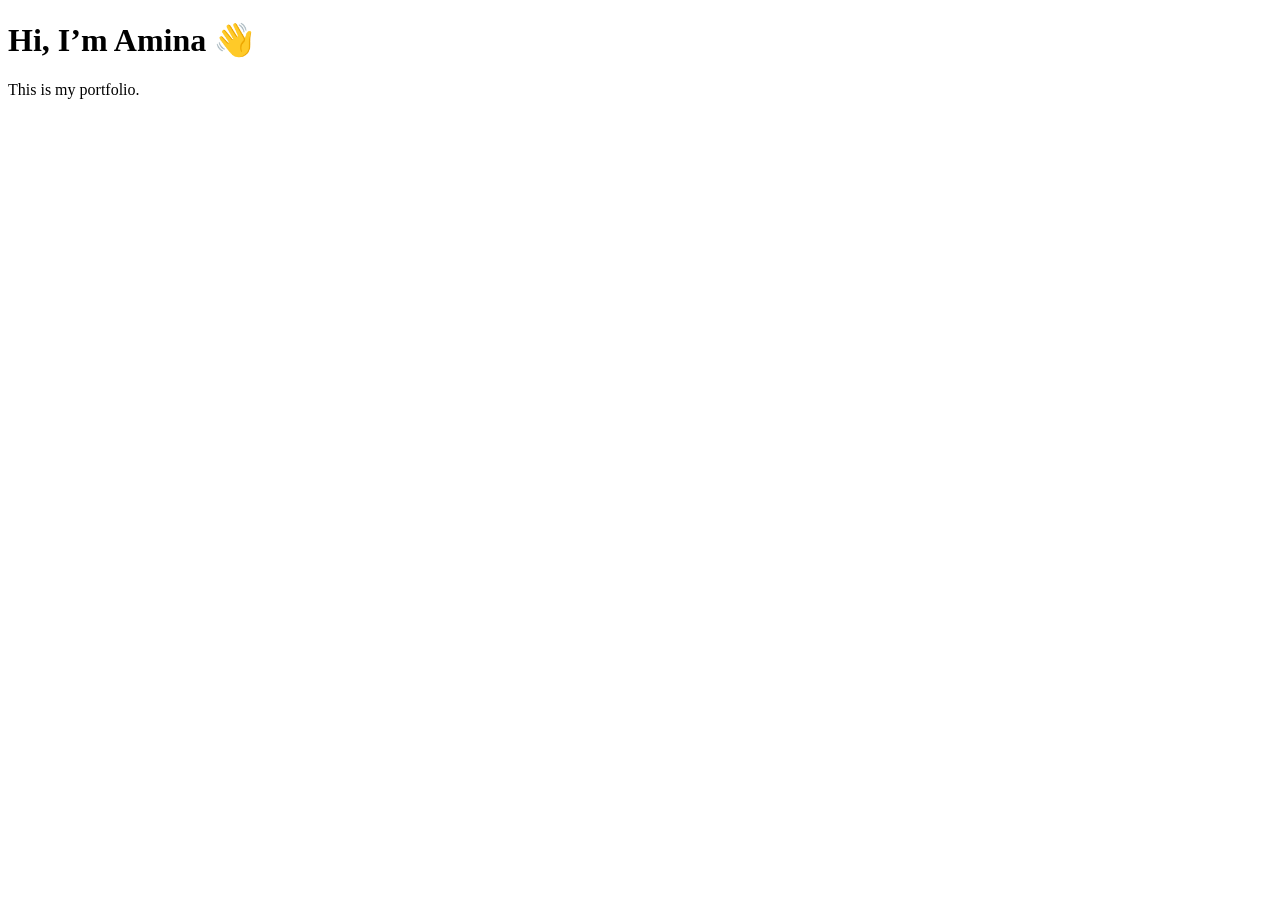
==== index.html @ 14b35928 "Add initial HTML" ====
<!DOCTYPE html>
<html lang="en">
<head>
  <meta charset="UTF-8">
  <title>Portfolio</title>
  <link rel="stylesheet" href="style.css">
</head>
<body>
  <h1>Hi, I’m Amina 👋</h1>
  <p>This is my portfolio.</p>
</body>
</html>
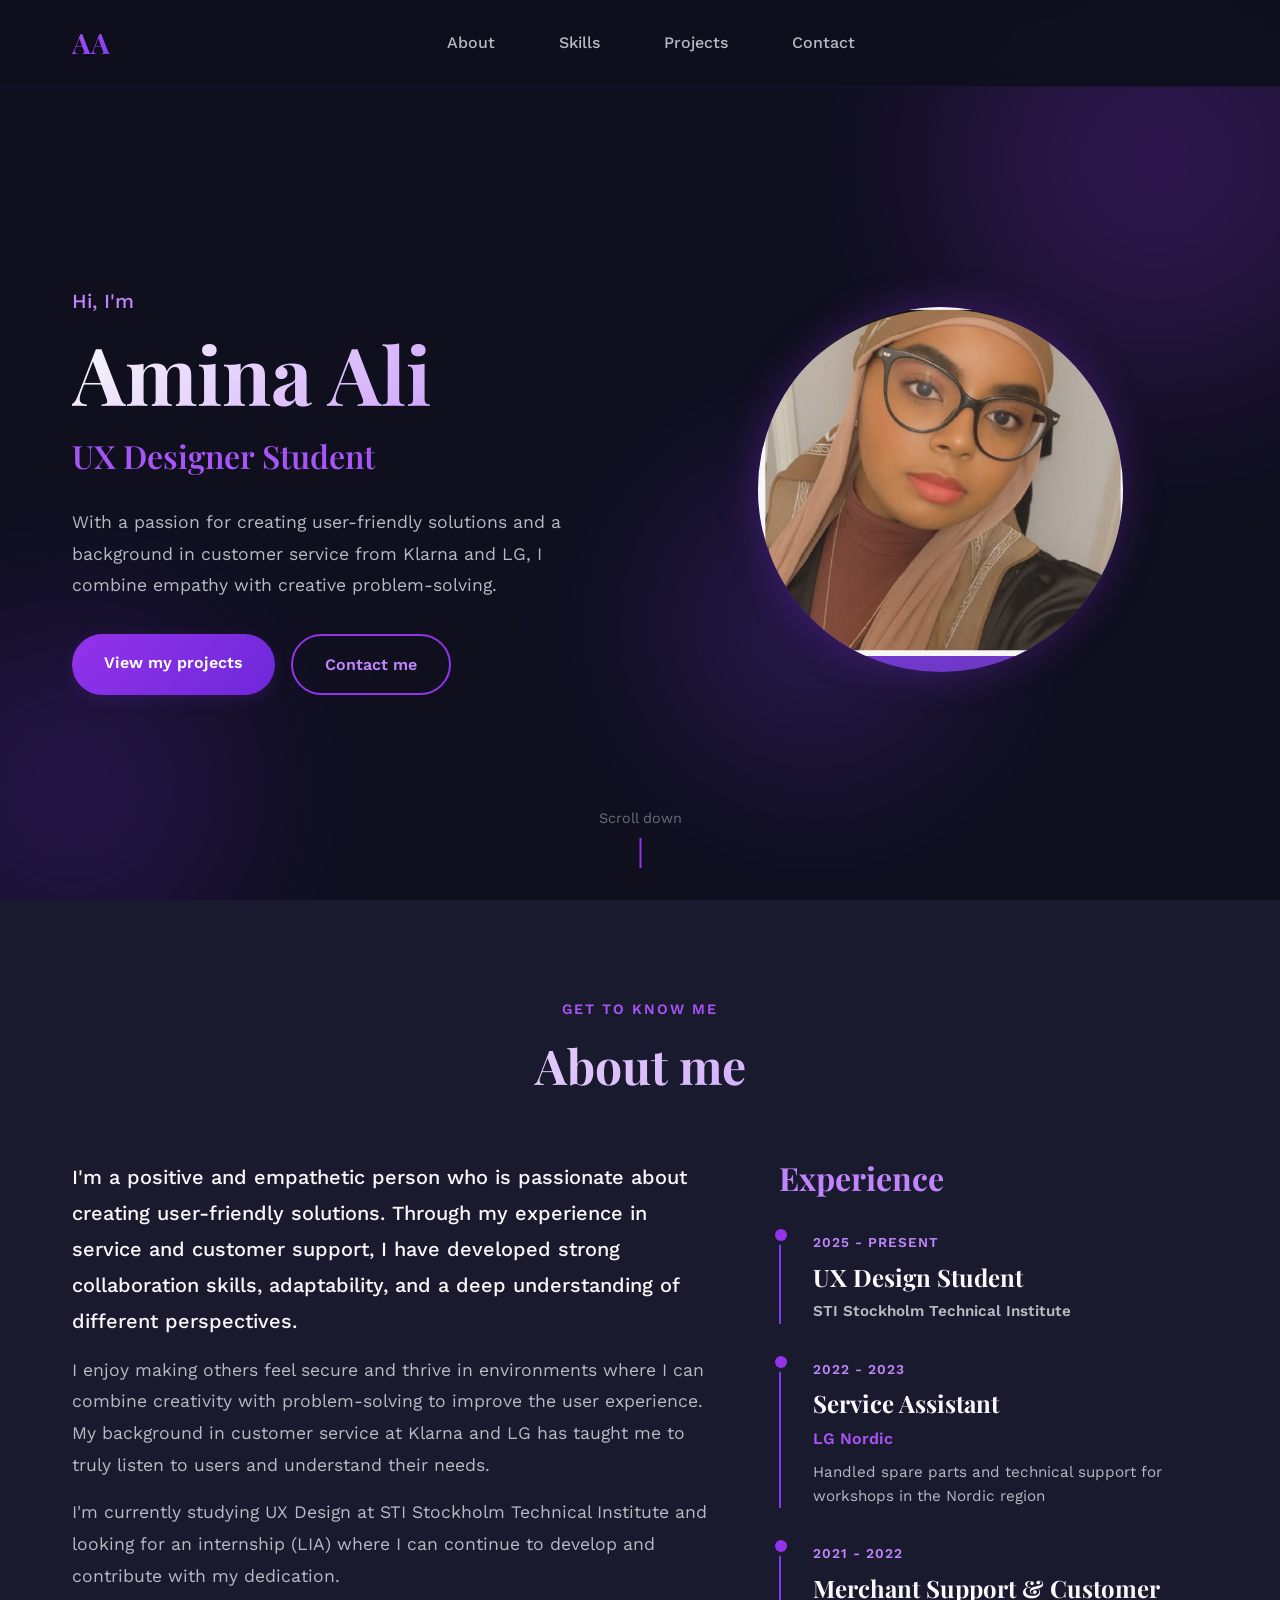
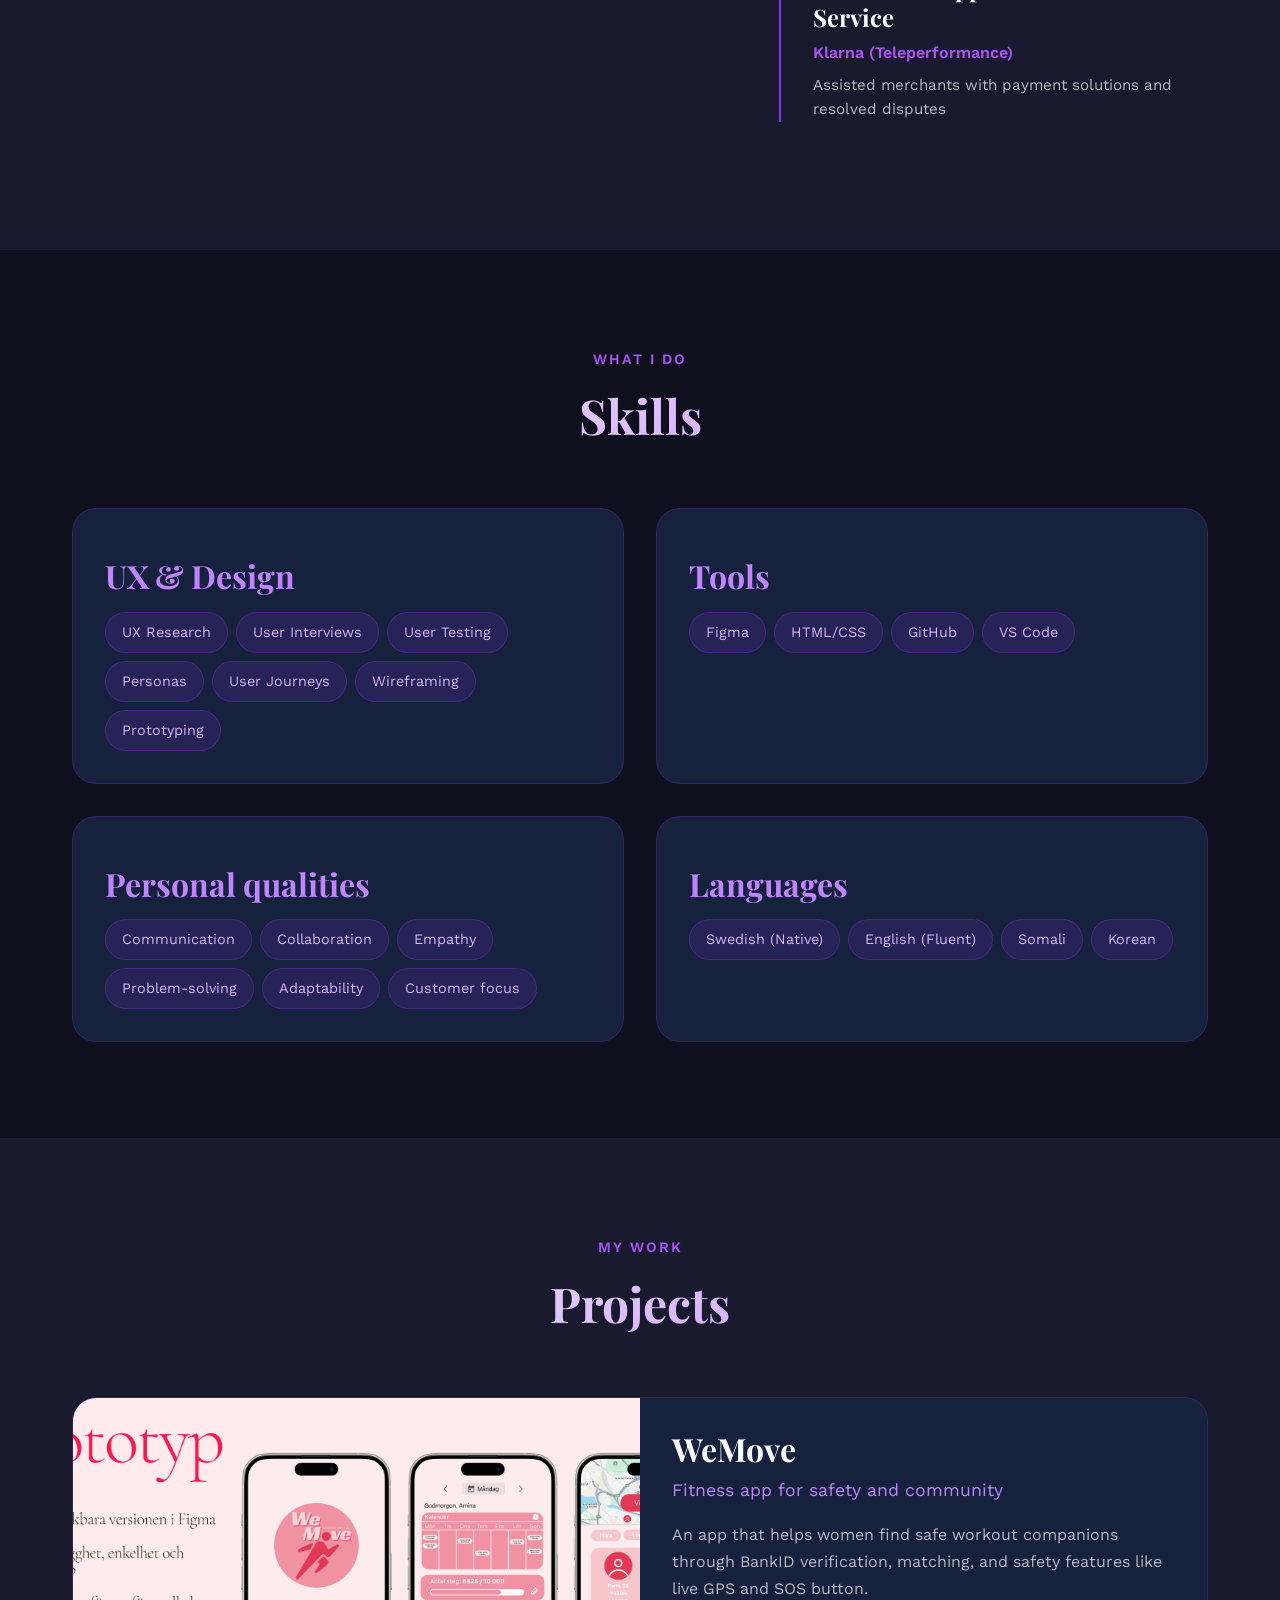
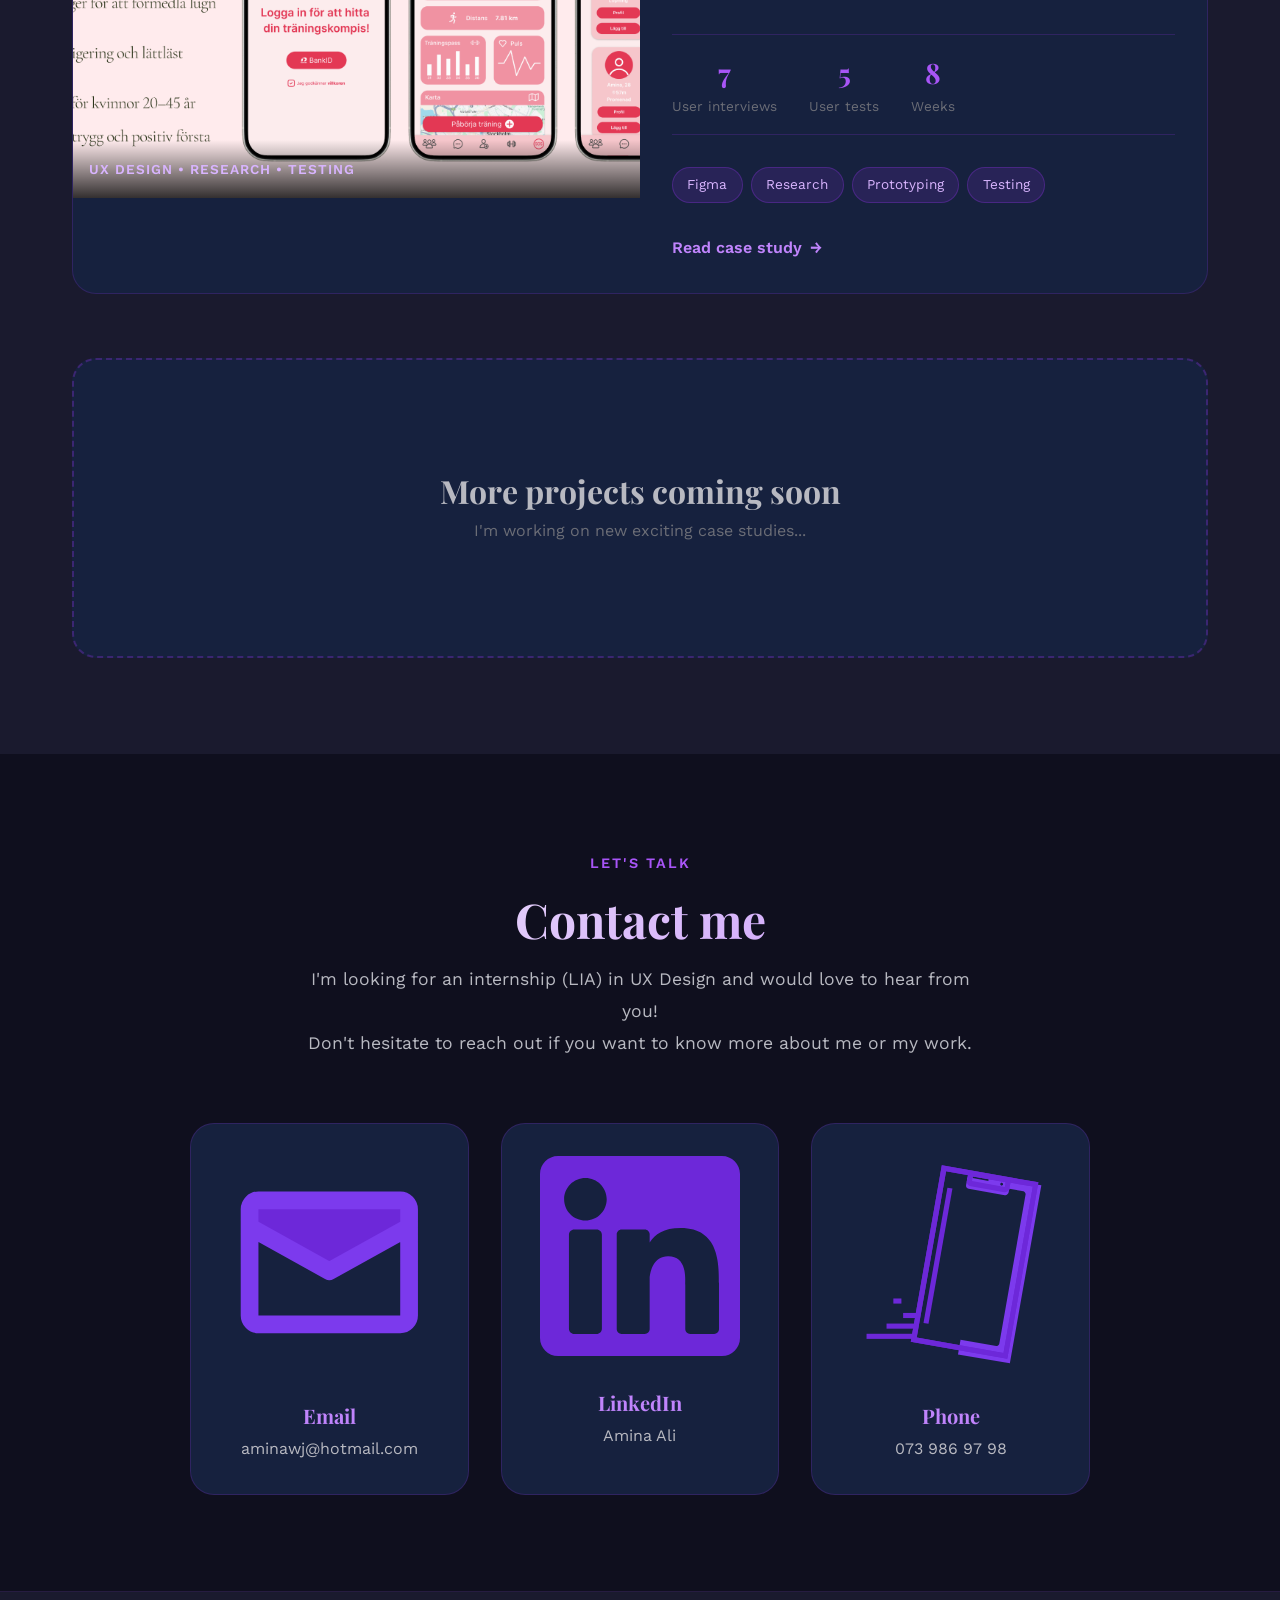
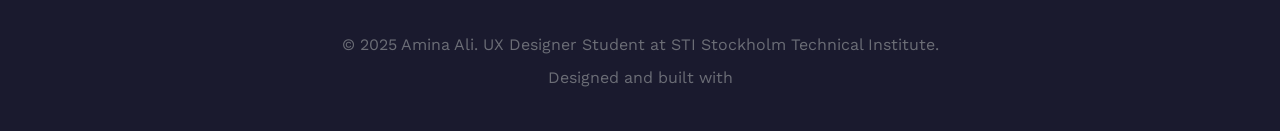
==== commit 7b8fc4cf: "update" ====
--- a/index.html
+++ b/index.html
@@ -1,13 +1,321 @@
 <!DOCTYPE html>
 <html lang="en">
 <head>
-  <meta charset="UTF-8">
-  <title>Portfolio</title>
-  <link rel="stylesheet" href="style.css">
+    <meta charset="UTF-8">
+    <meta name="viewport" content="width=device-width, initial-scale=1.0">
+    <title>Amina Ali - UX Designer Portfolio</title>
+    <link rel="stylesheet" href="style.css">
+    
+    <!-- Google Fonts -->
+    <link rel="preconnect" href="https://fonts.googleapis.com">
+    <link rel="preconnect" href="https://fonts.gstatic.com" crossorigin>
+    <link href="https://fonts.googleapis.com/css2?family=Playfair+Display:wght@400;600;700&family=Work+Sans:wght@300;400;500;600&display=swap" rel="stylesheet">
 </head>
 <body>
-  <h1>Hi, I’m Amina 👋</h1>
-  <p>This is my portfolio.</p>
+
+    <!-- NAVIGATION -->
+    <!-- Sticky menu that follows when you scroll -->
+    <nav class="navbar">
+        <div class="nav-container">
+            <a href="#home" class="nav-logo">AA</a>
+            <ul class="nav-menu">
+                <li><a href="#about" class="nav-link">About</a></li>
+                <li><a href="#skills" class="nav-link">Skills</a></li>
+                <li><a href="#projects" class="nav-link">Projects</a></li>
+                <li><a href="#contact" class="nav-link">Contact</a></li>
+            </ul>
+            <!-- Dark mode toggle placeholder (can be added with JS later) -->
+            <div class="theme-toggle">
+                <span class="theme-icon"><svg viewBox="0 0 48 48" xmlns="http://www.w3.org/2000/svg" fill="#000000"><g id="SVGRepo_bgCarrier" stroke-width="0"></g><g id="SVGRepo_tracerCarrier" stroke-linecap="round" stroke-linejoin="round"></g><g id="SVGRepo_iconCarrier"> <title>dark-mode</title> <g id="Layer_2" data-name="Layer 2"> <g id="Icons"> <g> <rect width="48" height="48" fill="none"></rect> <g> <path d="M14,24A10,10,0,0,0,24,34V14A10,10,0,0,0,14,24Z"></path> <path d="M24,2A22,22,0,1,0,46,24,21.9,21.9,0,0,0,24,2ZM6,24A18.1,18.1,0,0,1,24,6v8a10,10,0,0,1,0,20v8A18.1,18.1,0,0,1,6,24Z"></path> </g> </g> </g> </g> </g></svg></span>
+            </div>
+        </div>
+    </nav>
+
+    <!-- HERO SECTION -->
+    <!-- Large welcome section at the top -->
+    <section id="home" class="hero">
+        <div class="hero-background">
+            <div class="gradient-orb orb-1"></div>
+            <div class="gradient-orb orb-2"></div>
+            <div class="gradient-orb orb-3"></div>
+        </div>
+        
+        <div class="hero-content">
+            <div class="hero-text">
+                <p class="hero-greeting">Hi, I'm</p>
+                <h1 class="hero-name">Amina Ali</h1>
+                <h2 class="hero-title">UX Designer Student</h2>
+                <p class="hero-description">
+                    With a passion for creating user-friendly solutions and a background in customer service 
+                    from Klarna and LG, I combine empathy with creative problem-solving.
+                </p>
+                <div class="hero-cta">
+                    <a href="#projects" class="btn btn-primary">View my projects</a>
+                    <a href="#contact" class="btn btn-secondary">Contact me</a>
+                </div>
+            </div>
+            
+            <!-- Profile image -->
+            <div class="hero-image">
+                <div class="me.png-container">
+<div class="placeholder-circle">
+    <img src="images/Me.png" alt="Amina Ali">
+</div>
+                </div>
+            </div>
+        </div>
+        
+        <!-- Scroll indicator -->
+        <div class="scroll-indicator">
+            <span>Scroll down</span>
+            <div class="scroll-arrow"></div>
+        </div>
+    </section>
+
+    <!-- ABOUT SECTION -->
+    <!-- About me section -->
+    <section id="about" class="about">
+        <div class="container">
+            <div class="section-header">
+                <span class="section-label">Get to know me</span>
+                <h2 class="section-title">About me</h2>
+            </div>
+            
+            <div class="about-content">
+                <div class="about-text">
+                    <p class="lead-text">
+                        I'm a positive and empathetic person who is passionate about creating user-friendly solutions. 
+                        Through my experience in service and customer support, I have developed strong collaboration skills, 
+                        adaptability, and a deep understanding of different perspectives.
+                    </p>
+                    <p>
+                        I enjoy making others feel secure and thrive in environments where I can combine 
+                        creativity with problem-solving to improve the user experience. My background in 
+                        customer service at Klarna and LG has taught me to truly listen to users and 
+                        understand their needs.
+                    </p>
+                    <p>
+                        I'm currently studying UX Design at STI Stockholm Technical Institute and looking for an 
+                        internship (LIA) where I can continue to develop and contribute with my dedication.
+                    </p>
+                </div>
+                
+                <!-- Experience -->
+                <div class="experience-timeline">
+                    <h3>Experience</h3>
+                    
+                    <div class="timeline-item">
+                        <div class="timeline-marker"></div>
+                        <div class="timeline-content">
+                            <span class="timeline-date">2025 - Present</span>
+                            <h4>UX Design Student</h4>
+                            <p class="timeline-company">STI Stockholm Technical Institute</p>
+                        </div>
+                    </div>
+                    
+                    <div class="timeline-item">
+                        <div class="timeline-marker"></div>
+                        <div class="timeline-content">
+                            <span class="timeline-date">2022 - 2023</span>
+                            <h4>Service Assistant</h4>
+                            <p class="timeline-company">LG Nordic</p>
+                            <p>Handled spare parts and technical support for workshops in the Nordic region</p>
+                        </div>
+                    </div>
+                    
+                    <div class="timeline-item">
+                        <div class="timeline-marker"></div>
+                        <div class="timeline-content">
+                            <span class="timeline-date">2021 - 2022</span>
+                            <h4>Merchant Support & Customer Service</h4>
+                            <p class="timeline-company">Klarna (Teleperformance)</p>
+                            <p>Assisted merchants with payment solutions and resolved disputes</p>
+                        </div>
+                    </div>
+                </div>
+            </div>
+        </div>
+    </section>
+
+    <!-- SKILLS SECTION -->
+    <!-- Skills -->
+    <section id="skills" class="skills">
+        <div class="container">
+            <div class="section-header">
+                <span class="section-label">What I do</span>
+                <h2 class="section-title">Skills</h2>
+            </div>
+            
+            <div class="skills-grid">
+                <!-- UX/Design Skills -->
+                <div class="skill-category">
+                    <div class="category-icon"></div>
+                    <h3>UX & Design</h3>
+                    <div class="skill-tags">
+                        <span class="skill-tag">UX Research</span>
+                        <span class="skill-tag">User Interviews</span>
+                        <span class="skill-tag">User Testing</span>
+                        <span class="skill-tag">Personas</span>
+                        <span class="skill-tag">User Journeys</span>
+                        <span class="skill-tag">Wireframing</span>
+                        <span class="skill-tag">Prototyping</span>
+                    </div>
+                </div>
+                
+                <!-- Tools -->
+                <div class="skill-category">
+                    <div class="category-icon"></div>
+                    <h3>Tools</h3>
+                    <div class="skill-tags">
+                        <span class="skill-tag">Figma</span>
+                        <span class="skill-tag">HTML/CSS</span>
+                        <span class="skill-tag">GitHub</span>
+                        <span class="skill-tag">VS Code</span>
+                    </div>
+                </div>
+                
+                <!-- Soft Skills -->
+                <div class="skill-category">
+                    <div class="category-icon"></div>
+                    <h3>Personal qualities</h3>
+                    <div class="skill-tags">
+                        <span class="skill-tag">Communication</span>
+                        <span class="skill-tag">Collaboration</span>
+                        <span class="skill-tag">Empathy</span>
+                        <span class="skill-tag">Problem-solving</span>
+                        <span class="skill-tag">Adaptability</span>
+                        <span class="skill-tag">Customer focus</span>
+                    </div>
+                </div>
+                
+                <!-- Languages -->
+                <div class="skill-category">
+                    <div class="category-icon"></div>
+                    <h3>Languages</h3>
+                    <div class="skill-tags">
+                        <span class="skill-tag">Swedish (Native)</span>
+                        <span class="skill-tag">English (Fluent)</span>
+                        <span class="skill-tag">Somali</span>
+                        <span class="skill-tag">Korean</span>
+                    </div>
+                </div>
+            </div>
+        </div>
+    </section>
+
+    <!-- PROJECTS SECTION -->
+    <!-- Projects in grid format -->
+    <section id="projects" class="projects">
+        <div class="container">
+            <div class="section-header">
+                <span class="section-label">My work</span>
+                <h2 class="section-title">Projects</h2>
+            </div>
+            
+            <div class="projects-grid">
+                
+                <article class="project-card featured">
+                    <div class="project-image">
+                        <img src="images/App prortyp.png" alt="WeMove app design prototype" />
+                        <div class="project-overlay">
+                            <span class="project-category">UX Design • Research • Testing</span>
+                        </div>
+                    </div>
+                    
+                    <div class="project-content">
+                        <h3 class="project-title">WeMove</h3>
+                        <p class="project-subtitle">Fitness app for safety and community</p>
+                        
+                        <p class="project-description">
+                            An app that helps women find safe workout companions through BankID verification, 
+                            matching, and safety features like live GPS and SOS button.
+                        </p>
+                        
+                        <div class="project-stats">
+                            <div class="stat">
+                                <span class="stat-number">7</span>
+                                <span class="stat-label">User interviews</span>
+                            </div>
+                            <div class="stat">
+                                <span class="stat-number">5</span>
+                                <span class="stat-label">User tests</span>
+                            </div>
+                            <div class="stat">
+                                <span class="stat-number">8</span>
+                                <span class="stat-label">Weeks</span>
+                            </div>
+                        </div>
+                        
+                        <div class="project-tags">
+                            <span class="tag">Figma</span>
+                            <span class="tag">Research</span>
+                            <span class="tag">Prototyping</span>
+                            <span class="tag">Testing</span>
+                        </div>
+                        
+                        <a href="wemove-case-study.html" class="project-link">
+                            Read case study <span class="arrow">→</span>
+                        </a>
+                    </div>
+                </article>
+                
+                <!-- Placeholder for future projects -->
+                <article class="project-card coming-soon">
+                    <div class="coming-soon-content">
+                        <div class="coming-soon-icon"></div>
+                        <h3>More projects coming soon</h3>
+                        <p>I'm working on new exciting case studies...</p>
+                    </div>
+                </article>
+                
+            </div>
+        </div>
+    </section>
+
+    <!-- CONTACT SECTION -->
+    <!-- Contact -->
+    <section id="contact" class="contact">
+        <div class="container">
+            <div class="section-header centered">
+                <span class="section-label">Let's talk</span>
+                <h2 class="section-title">Contact me</h2>
+                <p class="section-description">
+                    I'm looking for an internship (LIA) in UX Design and would love to hear from you!<br>
+                    Don't hesitate to reach out if you want to know more about me or my work.
+                </p>
+            </div>
+            
+            <div class="contact-cards">
+                <a href="mailto:aminawj@hotmail.com" class="contact-card">
+                    <div class="contact-icon"><svg fill="#000000" viewBox="0 0 24 24" id="mail" data-name="Flat Line" xmlns="http://www.w3.org/2000/svg" class="icon flat-line"><g id="SVGRepo_bgCarrier" stroke-width="0"></g><g id="SVGRepo_tracerCarrier" stroke-linecap="round" stroke-linejoin="round"></g><g id="SVGRepo_iconCarrier"><path id="secondary" d="M21,6V8l-9,5L3,8V6A1,1,0,0,1,4,5H20A1,1,0,0,1,21,6Z" style="fill: #6D28D9; stroke-width: 2;"></path><path id="primary" d="M20,19H4a1,1,0,0,1-1-1V6A1,1,0,0,1,4,5H20a1,1,0,0,1,1,1V18A1,1,0,0,1,20,19ZM20,5H4A1,1,0,0,0,3,6V8l9,5,9-5V6A1,1,0,0,0,20,5Z" style="fill: none; stroke: #7C3AED; stroke-linecap: round; stroke-linejoin: round; stroke-width: 2;"></path></g></svg></div>
+                    <h3>Email</h3>
+                    <p>aminawj@hotmail.com</p>
+                </a>
+                
+                <a href="https://www.linkedin.com/in/aminaali-397787257" target="_blank" class="contact-card">
+                    <div class="contact-icon"><svg height="200px" width="200px" version="1.1" id="Layer_1" xmlns="http://www.w3.org/2000/svg" xmlns:xlink="http://www.w3.org/1999/xlink" viewBox="0 0 382 382" xml:space="preserve" fill="#000000"><g id="SVGRepo_bgCarrier" stroke-width="0"></g><g id="SVGRepo_tracerCarrier" stroke-linecap="round" stroke-linejoin="round"></g><g id="SVGRepo_iconCarrier"> <path style="fill:#6D28D9;" d="M347.445,0H34.555C15.471,0,0,15.471,0,34.555v312.889C0,366.529,15.471,382,34.555,382h312.889 C366.529,382,382,366.529,382,347.444V34.555C382,15.471,366.529,0,347.445,0z M118.207,329.844c0,5.554-4.502,10.056-10.056,10.056 H65.345c-5.554,0-10.056-4.502-10.056-10.056V150.403c0-5.554,4.502-10.056,10.056-10.056h42.806 c5.554,0,10.056,4.502,10.056,10.056V329.844z M86.748,123.432c-22.459,0-40.666-18.207-40.666-40.666S64.289,42.1,86.748,42.1 s40.666,18.207,40.666,40.666S109.208,123.432,86.748,123.432z M341.91,330.654c0,5.106-4.14,9.246-9.246,9.246H286.73 c-5.106,0-9.246-4.14-9.246-9.246v-84.168c0-12.556,3.683-55.021-32.813-55.021c-28.309,0-34.051,29.066-35.204,42.11v97.079 c0,5.106-4.139,9.246-9.246,9.246h-44.426c-5.106,0-9.246-4.14-9.246-9.246V149.593c0-5.106,4.14-9.246,9.246-9.246h44.426 c5.106,0,9.246,4.14,9.246,9.246v15.655c10.497-15.753,26.097-27.912,59.312-27.912c73.552,0,73.131,68.716,73.131,106.472 L341.91,330.654L341.91,330.654z"></path> </g></svg></div>
+                    <h3>LinkedIn</h3>
+                    <p>Amina Ali</p>
+                </a>
+                
+                <a href="tel:0739869798" class="contact-card">
+                    <div class="contact-icon"><svg viewBox="0 0 50 50" id="Message_And_Communication_Icons" version="1.1" xml:space="preserve" xmlns="http://www.w3.org/2000/svg" xmlns:xlink="http://www.w3.org/1999/xlink" fill="#000000"><g id="SVGRepo_bgCarrier" stroke-width="0"></g><g id="SVGRepo_tracerCarrier" stroke-linecap="round" stroke-linejoin="round"></g><g id="SVGRepo_iconCarrier"> <g> <g> <g> <g> <g> <g> <path d="M34.1,4.8l-0.3,2l8.4,1.5c0.3,0.1,0.5,0.4,0.5,0.7l-6.2,35.2c-0.1,0.3-0.4,0.5-0.7,0.5 l-8.4-1.5l-0.6,3.5L39,48.7l7.4-41.8L34.1,4.8z M37,7c-0.2,0-0.3-0.2-0.3-0.4c0-0.2,0.2-0.3,0.4-0.3c0.2,0,0.3,0.2,0.3,0.4 S37.2,7,37,7z" style="fill:#7C3AED;"></path> </g> </g> </g> </g> <g> <g> <path d="M38.4,47.7l-22.7-4L23,2.2l22.7,4L38.4,47.7z M17.1,42.7l20.4,3.6l6.9-39.1L24,3.6L17.1,42.7z" style="fill:#6D28D9;"></path> </g> </g> <g> <g> <path d="M38.4,47.7l-22.7-4L23,2.2l22.7,4L38.4,47.7z M17.1,42.7l20.4,3.6l6.9-39.1L24,3.6L17.1,42.7z" style="fill:#6D28D9;"></path> </g> </g> <g> <g> <path d="M37.9,8.5c-0.1,0-0.1,0-0.2,0h0l-7.9-1.4c-0.3,0-0.5-0.2-0.7-0.4s-0.2-0.5-0.2-0.8l0.4-2.4 l10,1.8l-0.4,2.4C38.9,8.1,38.4,8.5,37.9,8.5z M30.1,5.9l7.7,1.4L38,6.2l-7.7-1.4L30.1,5.9z" style="fill:#6D28D9;"></path> </g> </g> <g> <g> <path d="M38.8,6.7l-1.4-0.2c0,0.1,0.1,0.1,0,0.2C37.4,6.9,37.2,7,37,7c-0.2,0-0.3-0.2-0.3-0.4 c0-0.1,0.1-0.1,0.1-0.2L29.3,5C29.2,5,29,5.1,29,5.2l-0.3,1.6c-0.1,0.4,0.2,0.8,0.6,0.9l8.5,1.5c0.4,0.1,0.8-0.2,0.9-0.6L39,7 C39.1,6.9,39,6.7,38.8,6.7z" style="fill:#7C3AED;"></path> </g> </g> <g> <g> <path d="M37.9,8.5c-0.1,0-0.1,0-0.2,0h0l-7.9-1.4c-0.3,0-0.5-0.2-0.7-0.4s-0.2-0.5-0.2-0.8l0.4-2.4 l10,1.8l-0.4,2.4C38.9,8.1,38.4,8.5,37.9,8.5z M30.1,5.9l7.7,1.4L38,6.2l-7.7-1.4L30.1,5.9z" style="fill:#6D28D9;"></path> </g> </g> <g> <g> <rect height="32.3" style="fill:#6D28D9;" transform="matrix(0.9847 0.1742 -0.1742 0.9847 4.4173 -3.489)" width="1.2" x="21.5" y="7.3"></rect> </g> </g> </g> <g> <g> <rect height="1.2" style="fill:#6D28D9;" width="11.2" x="5.3" y="41.8"></rect> </g> </g> <g> <g> <rect height="1.2" style="fill:#6D28D9;" width="7" x="10" y="39.4"></rect> </g> </g> <g> <g> <rect height="1.2" style="fill:#6D28D9;" width="3.4" x="13.9" y="36.9"></rect> </g> </g> <g> <g> <rect height="1.2" style="fill:#6D28D9;" width="1.9" x="11.6" y="33.5"></rect> </g> </g> </g> </g></svg></div>
+                    <h3>Phone</h3>
+                    <p>073 986 97 98</p>
+                </a>
+            </div>
+        </div>
+    </section>
+
+    <!-- FOOTER -->
+    <footer class="footer">
+        <div class="container">
+            <p>&copy; 2025 Amina Ali. UX Designer Student at STI Stockholm Technical Institute.</p>
+            <p class="footer-note">Designed and built with </p>
+        </div>
+    </footer>
+
+    <!-- Scroll to top button can be added with JavaScript later -->
+    
 </body>
-</html>
- 
+</html>
--- a/style.css
+++ b/style.css
@@ -0,0 +1,1265 @@
+/* ============================================
+   AMINA'S PORTFOLIO - CSS
+   Dark theme med lila accenter
+   ============================================ */
+
+/* === ROOT VARIABLES === */
+/* Här kan du enkelt ändra färger! */
+:root {
+    /* Lila färgpalett från din moodboard */
+    --purple-100: #E9D5FF;
+    --purple-200: #D8B4FE;
+    --purple-300: #C084FC;
+    --purple-400: #A855F7;
+    --purple-500: #9333EA;
+    --purple-600: #7C3AED;
+    --purple-700: #6D28D9;
+    --purple-800: #5B21B6;
+    --purple-900: #4C1D95;
+    
+    /* Mörka nyanser */
+    --bg-dark: #0F0F1E;
+    --bg-dark-secondary: #1A1A2E;
+    --bg-dark-card: #16213E;
+    
+    /* Ljusa nyanser (för text) */
+    --text-primary: #F8F9FA;
+    --text-secondary: #B8B9C1;
+    --text-muted: #6B6D76;
+    
+    /* Accent färger */
+    --accent-gold: #D4AF37;
+    --accent-white: #FFFFFF;
+    
+    /* Typografi */
+    --font-display: 'Playfair Display', serif;
+    --font-body: 'Work Sans', sans-serif;
+    
+    /* Spacing */
+    --spacing-xs: 0.5rem;
+    --spacing-sm: 1rem;
+    --spacing-md: 2rem;
+    --spacing-lg: 4rem;
+    --spacing-xl: 6rem;
+    
+    /* Border radius */
+    --radius-sm: 8px;
+    --radius-md: 16px;
+    --radius-lg: 24px;
+    --radius-full: 9999px;
+    
+    /* Shadows */
+    --shadow-sm: 0 2px 8px rgba(147, 51, 234, 0.1);
+    --shadow-md: 0 4px 16px rgba(147, 51, 234, 0.15);
+    --shadow-lg: 0 8px 32px rgba(147, 51, 234, 0.2);
+    --shadow-glow: 0 0 40px rgba(147, 51, 234, 0.3);
+}
+
+/* === RESET === */
+* {
+    margin: 0;
+    padding: 0;
+    box-sizing: border-box;
+}
+
+html {
+    scroll-behavior: smooth;
+    font-size: 16px;
+}
+
+body {
+    font-family: var(--font-body);
+    background-color: var(--bg-dark);
+    color: var(--text-primary);
+    line-height: 1.6;
+    overflow-x: hidden;
+}
+
+.container {
+    max-width: 1200px;
+    margin: 0 auto;
+    padding: 0 var(--spacing-md);
+}
+
+/* === TYPOGRAPHY === */
+h1, h2, h3, h4, h5, h6 {
+    font-family: var(--font-display);
+    font-weight: 700;
+    line-height: 1.2;
+}
+
+h1 { font-size: 4rem; }
+h2 { font-size: 3rem; }
+h3 { font-size: 2rem; }
+h4 { font-size: 1.5rem; }
+
+p {
+    margin-bottom: 1rem;
+}
+
+a {
+    color: inherit;
+    text-decoration: none;
+}
+
+/* === NAVIGATION === */
+.navbar {
+    position: fixed;
+    top: 0;
+    left: 0;
+    right: 0;
+    background: rgba(15, 15, 30, 0.95);
+    backdrop-filter: blur(10px);
+    border-bottom: 1px solid rgba(147, 51, 234, 0.1);
+    z-index: 1000;
+    padding: var(--spacing-sm) 0;
+}
+
+.nav-container {
+    max-width: 1200px;
+    margin: 0 auto;
+    padding: 0 var(--spacing-md);
+    display: flex;
+    justify-content: space-between;
+    align-items: center;
+}
+
+.nav-logo {
+    font-family: var(--font-display);
+    font-size: 1.75rem;
+    font-weight: 700;
+    background: linear-gradient(135deg, var(--purple-400), var(--purple-600));
+    -webkit-background-clip: text;
+    -webkit-text-fill-color: transparent;
+    background-clip: text;
+    transition: transform 0.3s ease;
+}
+
+.nav-logo:hover {
+    transform: scale(1.05);
+}
+
+.nav-menu {
+    display: flex;
+    list-style: none;
+    gap: var(--spacing-md);
+}
+
+.nav-link {
+    color: var(--text-secondary);
+    font-weight: 500;
+    padding: 0.5rem 1rem;
+    border-radius: var(--radius-sm);
+    transition: all 0.3s ease;
+    position: relative;
+}
+
+.nav-link::after {
+    content: '';
+    position: absolute;
+    bottom: 0;
+    left: 50%;
+    transform: translateX(-50%);
+    width: 0;
+    height: 2px;
+    background: linear-gradient(90deg, var(--purple-400), var(--purple-600));
+    transition: width 0.3s ease;
+}
+
+.nav-link:hover {
+    color: var(--text-primary);
+}
+
+.nav-link:hover::after {
+    width: 80%;
+}
+
+.theme-toggle {
+    cursor: pointer;
+    font-size: 1.5rem;
+    padding: 0.5rem;
+    transition: transform 0.3s ease;
+}
+
+.theme-toggle:hover {
+    transform: rotate(20deg) scale(1.1);
+}
+
+/* === HERO SECTION === */
+.hero {
+    position: relative;
+    min-height: 100vh;
+    display: flex;
+    align-items: center;
+    padding-top: 80px;
+    overflow: hidden;
+}
+
+/* Animated gradient background */
+.hero-background {
+    position: absolute;
+    top: 0;
+    left: 0;
+    right: 0;
+    bottom: 0;
+    z-index: 0;
+}
+
+.gradient-orb {
+    position: absolute;
+    border-radius: 50%;
+    filter: blur(80px);
+    opacity: 0.3;
+    animation: float 20s ease-in-out infinite;
+}
+
+.orb-1 {
+    width: 500px;
+    height: 500px;
+    background: radial-gradient(circle, var(--purple-500), transparent);
+    top: -10%;
+    right: -10%;
+    animation-delay: 0s;
+}
+
+.orb-2 {
+    width: 400px;
+    height: 400px;
+    background: radial-gradient(circle, var(--purple-700), transparent);
+    bottom: -10%;
+    left: -10%;
+    animation-delay: 7s;
+}
+
+.orb-3 {
+    width: 350px;
+    height: 350px;
+    background: radial-gradient(circle, var(--purple-600), transparent);
+    top: 50%;
+    left: 50%;
+    animation-delay: 14s;
+}
+
+@keyframes float {
+    0%, 100% { transform: translate(0, 0); }
+    33% { transform: translate(50px, -50px); }
+    66% { transform: translate(-50px, 50px); }
+}
+
+.hero-content {
+    position: relative;
+    z-index: 1;
+    display: grid;
+    grid-template-columns: 1fr 1fr;
+    gap: var(--spacing-lg);
+    align-items: center;
+    max-width: 1200px;
+    margin: 0 auto;
+    padding: 0 var(--spacing-md);
+}
+
+.hero-greeting {
+    font-size: 1.25rem;
+    color: var(--purple-300);
+    margin-bottom: var(--spacing-xs);
+    font-weight: 500;
+}
+
+.hero-name {
+    font-size: 5rem;
+    margin-bottom: var(--spacing-sm);
+    background: linear-gradient(135deg, var(--text-primary), var(--purple-300));
+    -webkit-background-clip: text;
+    -webkit-text-fill-color: transparent;
+    background-clip: text;
+}
+
+.hero-title {
+    font-size: 2rem;
+    color: var(--purple-400);
+    margin-bottom: var(--spacing-md);
+    font-weight: 600;
+}
+
+.hero-description {
+    font-size: 1.1rem;
+    color: var(--text-secondary);
+    line-height: 1.8;
+    margin-bottom: var(--spacing-md);
+}
+
+.hero-cta {
+    display: flex;
+    gap: var(--spacing-sm);
+}
+
+/* Buttons */
+.btn {
+    display: inline-block;
+    padding: 1rem 2rem;
+    border-radius: var(--radius-full);
+    font-weight: 600;
+    transition: all 0.3s ease;
+    cursor: pointer;
+    border: none;
+    font-size: 1rem;
+}
+
+.btn-primary {
+    background: linear-gradient(135deg, var(--purple-500), var(--purple-700));
+    color: white;
+    box-shadow: var(--shadow-md);
+}
+
+.btn-primary:hover {
+    transform: translateY(-2px);
+    box-shadow: var(--shadow-glow);
+}
+
+.btn-secondary {
+    background: transparent;
+    color: var(--purple-300);
+    border: 2px solid var(--purple-500);
+}
+
+.btn-secondary:hover {
+    background: var(--purple-500);
+    color: white;
+    transform: translateY(-2px);
+}
+
+/* Hero Image */
+.hero-image {
+    display: flex;
+    justify-content: center;
+    align-items: center;
+}
+
+.image-placeholder {
+    width: 100%;
+    max-width: 400px;
+}
+
+.placeholder-circle {
+    width: 100%;
+    aspect-ratio: 1;
+    background: linear-gradient(135deg, var(--purple-600), var(--purple-800));
+    border-radius: 50%;
+    box-shadow: var(--shadow-glow);
+    position: relative;
+    overflow: hidden;
+}
+
+.placeholder-circle::before {
+    content: '';
+    position: absolute;
+    top: -50%;
+    left: -50%;
+    width: 200%;
+    height: 200%;
+    background: linear-gradient(45deg, transparent, rgba(255,255,255,0.1), transparent);
+    animation: shimmer 3s infinite;
+}
+
+@keyframes shimmer {
+    0% { transform: translateX(-100%) translateY(-100%) rotate(45deg); }
+    100% { transform: translateX(100%) translateY(100%) rotate(45deg); }
+}
+
+/* Scroll Indicator */
+.scroll-indicator {
+    position: absolute;
+    bottom: var(--spacing-md);
+    left: 50%;
+    transform: translateX(-50%);
+    text-align: center;
+    color: var(--text-muted);
+    font-size: 0.9rem;
+    z-index: 1;
+}
+
+.scroll-arrow {
+    width: 2px;
+    height: 30px;
+    background: var(--purple-500);
+    margin: var(--spacing-xs) auto 0;
+    animation: scroll-bounce 2s infinite;
+}
+
+@keyframes scroll-bounce {
+    0%, 100% { transform: translateY(0); opacity: 1; }
+    50% { transform: translateY(10px); opacity: 0.5; }
+}
+
+/* === SECTION HEADERS === */
+.section-header {
+    text-align: center;
+    margin-bottom: var(--spacing-lg);
+}
+
+.section-header.centered {
+    text-align: center;
+}
+
+.section-label {
+    display: inline-block;
+    font-size: 0.9rem;
+    text-transform: uppercase;
+    letter-spacing: 2px;
+    color: var(--purple-400);
+    margin-bottom: var(--spacing-sm);
+    font-weight: 600;
+}
+
+.section-title {
+    font-size: 3rem;
+    margin-bottom: var(--spacing-sm);
+    background: linear-gradient(135deg, var(--text-primary), var(--purple-300));
+    -webkit-background-clip: text;
+    -webkit-text-fill-color: transparent;
+    background-clip: text;
+}
+
+.section-description {
+    font-size: 1.1rem;
+    color: var(--text-secondary);
+    max-width: 700px;
+    margin: 0 auto;
+    line-height: 1.8;
+}
+
+/* === ABOUT SECTION === */
+.about {
+    padding: var(--spacing-xl) 0;
+    background: var(--bg-dark-secondary);
+}
+
+.about-content {
+    display: grid;
+    grid-template-columns: 1.5fr 1fr;
+    gap: var(--spacing-lg);
+}
+
+.about-text {
+    font-size: 1.1rem;
+    color: var(--text-secondary);
+    line-height: 1.8;
+}
+
+.lead-text {
+    font-size: 1.25rem;
+    color: var(--text-primary);
+    font-weight: 500;
+}
+
+/* Experience Timeline */
+.experience-timeline h3 {
+    color: var(--purple-300);
+    margin-bottom: var(--spacing-md);
+}
+
+.timeline-item {
+    position: relative;
+    padding-left: var(--spacing-md);
+    margin-bottom: var(--spacing-md);
+    border-left: 2px solid var(--purple-600);
+}
+
+.timeline-marker {
+    position: absolute;
+    left: -6px;
+    top: 0;
+    width: 12px;
+    height: 12px;
+    background: var(--purple-500);
+    border-radius: 50%;
+    box-shadow: 0 0 0 4px var(--bg-dark-secondary);
+}
+
+.timeline-date {
+    font-size: 0.85rem;
+    color: var(--purple-300);
+    font-weight: 600;
+    text-transform: uppercase;
+    letter-spacing: 1px;
+}
+
+.timeline-content h4 {
+    color: var(--text-primary);
+    margin: var(--spacing-xs) 0;
+}
+
+.timeline-company {
+    color: var(--purple-400);
+    font-weight: 600;
+    margin-bottom: var(--spacing-xs);
+}
+
+.timeline-content p:last-child {
+    color: var(--text-secondary);
+    font-size: 0.95rem;
+}
+
+/* === SKILLS SECTION === */
+.skills {
+    padding: var(--spacing-xl) 0;
+}
+
+.skills-grid {
+    display: grid;
+    grid-template-columns: repeat(2, 1fr);
+    gap: var(--spacing-md);
+}
+
+.skill-category {
+    background: var(--bg-dark-card);
+    padding: var(--spacing-md);
+    border-radius: var(--radius-lg);
+    border: 1px solid rgba(147, 51, 234, 0.2);
+    transition: all 0.3s ease;
+}
+
+.skill-category:hover {
+    transform: translateY(-5px);
+    border-color: var(--purple-500);
+    box-shadow: var(--shadow-lg);
+}
+
+.category-icon {
+    font-size: 2.5rem;
+    margin-bottom: var(--spacing-sm);
+}
+
+.skill-category h3 {
+    color: var(--purple-300);
+    margin-bottom: var(--spacing-sm);
+}
+
+.skill-tags {
+    display: flex;
+    flex-wrap: wrap;
+    gap: var(--spacing-xs);
+}
+
+.skill-tag {
+    display: inline-block;
+    padding: 0.5rem 1rem;
+    background: rgba(147, 51, 234, 0.15);
+    color: var(--purple-200);
+    border-radius: var(--radius-full);
+    font-size: 0.9rem;
+    border: 1px solid rgba(147, 51, 234, 0.3);
+    transition: all 0.3s ease;
+}
+
+.skill-tag:hover {
+    background: var(--purple-600);
+    color: white;
+    transform: translateY(-2px);
+}
+
+/* === PROJECTS SECTION === */
+.projects {
+    padding: var(--spacing-xl) 0;
+    background: var(--bg-dark-secondary);
+}
+
+.projects-grid {
+    display: grid;
+    gap: var(--spacing-lg);
+}
+
+.project-card {
+    background: var(--bg-dark-card);
+    border-radius: var(--radius-lg);
+    overflow: hidden;
+    border: 1px solid rgba(147, 51, 234, 0.2);
+    transition: all 0.3s ease;
+}
+
+.project-card:hover {
+    transform: translateY(-8px);
+    box-shadow: var(--shadow-lg);
+    border-color: var(--purple-500);
+}
+
+.project-card.featured {
+    display: grid;
+    grid-template-columns: 1fr 1fr;
+}
+
+.project-image {
+    position: relative;
+    height: 400px;
+    background: linear-gradient(135deg, var(--purple-700), var(--purple-900));
+    overflow: hidden;
+}
+
+.project-image img {
+    width: 100%;
+    height: 100%;
+    object-fit: cover;
+    transition: transform 0.5s ease;
+}
+
+.project-card:hover .project-image img {
+    transform: scale(1.05);
+}
+
+.project-overlay {
+    position: absolute;
+    bottom: 0;
+    left: 0;
+    right: 0;
+    padding: var(--spacing-sm);
+    background: linear-gradient(to top, rgba(0,0,0,0.8), transparent);
+}
+
+.project-category {
+    color: var(--purple-200);
+    font-size: 0.85rem;
+    font-weight: 600;
+    text-transform: uppercase;
+    letter-spacing: 1px;
+}
+
+.project-content {
+    padding: var(--spacing-md);
+}
+
+.project-title {
+    color: var(--text-primary);
+    margin-bottom: var(--spacing-xs);
+}
+
+.project-subtitle {
+    color: var(--purple-300);
+    font-size: 1.1rem;
+    margin-bottom: var(--spacing-sm);
+}
+
+.project-description {
+    color: var(--text-secondary);
+    line-height: 1.7;
+    margin-bottom: var(--spacing-md);
+}
+
+.project-stats {
+    display: flex;
+    gap: var(--spacing-md);
+    margin-bottom: var(--spacing-md);
+    padding: var(--spacing-sm) 0;
+    border-top: 1px solid rgba(147, 51, 234, 0.2);
+    border-bottom: 1px solid rgba(147, 51, 234, 0.2);
+}
+
+.stat {
+    display: flex;
+    flex-direction: column;
+    align-items: center;
+}
+
+.stat-number {
+    font-size: 1.75rem;
+    font-weight: 700;
+    color: var(--purple-400);
+    font-family: var(--font-display);
+}
+
+.stat-label {
+    font-size: 0.85rem;
+    color: var(--text-muted);
+    text-align: center;
+}
+
+.project-tags {
+    display: flex;
+    flex-wrap: wrap;
+    gap: var(--spacing-xs);
+    margin-bottom: var(--spacing-md);
+}
+
+.tag {
+    padding: 0.4rem 0.9rem;
+    background: rgba(147, 51, 234, 0.15);
+    color: var(--purple-200);
+    border-radius: var(--radius-full);
+    font-size: 0.85rem;
+    border: 1px solid rgba(147, 51, 234, 0.3);
+}
+
+.project-link {
+    display: inline-flex;
+    align-items: center;
+    gap: 0.5rem;
+    color: var(--purple-300);
+    font-weight: 600;
+    transition: all 0.3s ease;
+}
+
+.project-link:hover {
+    color: var(--purple-200);
+    gap: 1rem;
+}
+
+.arrow {
+    transition: transform 0.3s ease;
+}
+
+.project-link:hover .arrow {
+    transform: translateX(5px);
+}
+
+/* Coming Soon Card */
+.coming-soon {
+    display: flex;
+    align-items: center;
+    justify-content: center;
+    min-height: 300px;
+    background: var(--bg-dark-card);
+    border: 2px dashed rgba(147, 51, 234, 0.3);
+}
+
+.coming-soon-content {
+    text-align: center;
+    padding: var(--spacing-md);
+}
+
+.coming-soon-icon {
+    font-size: 3rem;
+    margin-bottom: var(--spacing-sm);
+}
+
+.coming-soon h3 {
+    color: var(--text-secondary);
+    margin-bottom: var(--spacing-xs);
+}
+
+.coming-soon p {
+    color: var(--text-muted);
+}
+
+/* === CONTACT SECTION === */
+.contact {
+    padding: var(--spacing-xl) 0;
+}
+
+.contact-cards {
+    display: grid;
+    grid-template-columns: repeat(3, 1fr);
+    gap: var(--spacing-md);
+    max-width: 900px;
+    margin: 0 auto;
+}
+
+.contact-card {
+    background: var(--bg-dark-card);
+    padding: var(--spacing-md);
+    border-radius: var(--radius-lg);
+    text-align: center;
+    border: 1px solid rgba(147, 51, 234, 0.2);
+    transition: all 0.3s ease;
+    cursor: pointer;
+}
+
+.contact-card:hover {
+    transform: translateY(-8px);
+    border-color: var(--purple-500);
+    box-shadow: var(--shadow-lg);
+}
+
+.contact-icon {
+    font-size: 2.5rem;
+    margin-bottom: var(--spacing-sm);
+}
+
+.contact-card h3 {
+    color: var(--purple-300);
+    margin-bottom: var(--spacing-xs);
+    font-size: 1.25rem;
+}
+
+.contact-card p {
+    color: var(--text-secondary);
+    margin: 0;
+}
+
+.contact-card:hover p {
+    color: var(--text-primary);
+}
+
+/* === FOOTER === */
+.footer {
+    background: var(--bg-dark-secondary);
+    padding: var(--spacing-md) 0;
+    text-align: center;
+    border-top: 1px solid rgba(147, 51, 234, 0.1);
+}
+
+.footer p {
+    color: var(--text-muted);
+    margin: var(--spacing-xs) 0;
+}
+
+.footer-note {
+    color: var(--purple-400);
+}
+
+/* === CASE STUDY STYLES === */
+
+.case-hero {
+    padding: calc(80px + var(--spacing-xl)) 0 var(--spacing-xl) 0;
+    text-align: center;
+}
+
+.case-subtitle {
+    font-size: 1.5rem;
+    color: var(--purple-300);
+    margin-bottom: var(--spacing-md);
+}
+
+.case-meta {
+    display: flex;
+    justify-content: center;
+    gap: var(--spacing-md);
+    flex-wrap: wrap;
+    margin-top: var(--spacing-md);
+}
+
+.meta-item {
+    display: flex;
+    flex-direction: column;
+    align-items: center;
+    padding: var(--spacing-sm);
+    background: var(--bg-dark-card);
+    border-radius: var(--radius-md);
+    min-width: 150px;
+    border: 1px solid rgba(147, 51, 234, 0.2);
+}
+
+.meta-label {
+    font-size: 0.85rem;
+    color: var(--text-muted);
+    text-transform: uppercase;
+    letter-spacing: 1px;
+    margin-bottom: 0.5rem;
+}
+
+.meta-value {
+    font-size: 1.1rem;
+    color: var(--purple-300);
+    font-weight: 600;
+}
+
+.case-section {
+    padding: var(--spacing-xl) 0;
+}
+
+.case-section.bg-dark {
+    background: var(--bg-dark-secondary);
+}
+
+.container-narrow {
+    max-width: 800px;
+    margin: 0 auto;
+    padding: 0 var(--spacing-md);
+}
+
+.text-center {
+    text-align: center;
+}
+
+.case-image-full {
+    width: 100%;
+    border-radius: var(--radius-lg);
+    box-shadow: var(--shadow-lg);
+    margin: var(--spacing-md) 0;
+}
+
+.case-list {
+    list-style: none;
+    padding: 0;
+    margin: var(--spacing-md) 0;
+}
+
+.case-list li {
+    padding: var(--spacing-sm) 0;
+    border-bottom: 1px solid rgba(147, 51, 234, 0.1);
+    color: var(--text-secondary);
+    line-height: 1.8;
+}
+
+.case-list li:last-child {
+    border-bottom: none;
+}
+
+.role-grid {
+    display: grid;
+    grid-template-columns: repeat(2, 1fr);
+    gap: var(--spacing-md);
+    margin-top: var(--spacing-md);
+}
+
+.role-card {
+    background: var(--bg-dark-card);
+    padding: var(--spacing-md);
+    border-radius: var(--radius-md);
+    border: 1px solid rgba(147, 51, 234, 0.2);
+}
+
+.role-card h3 {
+    color: var(--purple-300);
+    margin-bottom: var(--spacing-sm);
+    font-size: 1.25rem;
+}
+
+.role-card ul {
+    list-style: none;
+    padding: 0;
+    color: var(--text-secondary);
+}
+
+.role-card li {
+    padding: 0.5rem 0;
+    padding-left: 1.5rem;
+    position: relative;
+}
+
+.role-card li::before {
+    content: '→';
+    position: absolute;
+    left: 0;
+    color: var(--purple-400);
+}
+
+.insight-boxes {
+    display: grid;
+    grid-template-columns: repeat(3, 1fr);
+    gap: var(--spacing-md);
+    margin: var(--spacing-md) 0;
+}
+
+.insight-box {
+    background: var(--bg-dark-card);
+    padding: var(--spacing-md);
+    border-radius: var(--radius-md);
+    text-align: center;
+    border: 1px solid rgba(147, 51, 234, 0.2);
+}
+
+.insight-icon {
+    font-size: 2.5rem;
+    margin-bottom: var(--spacing-sm);
+}
+
+.insight-box h4 {
+    color: var(--purple-300);
+    margin-bottom: var(--spacing-sm);
+    font-size: 1.1rem;
+}
+
+.insight-box p {
+    color: var(--text-secondary);
+    font-size: 0.95rem;
+    margin: 0;
+}
+
+.user-quote {
+    background: var(--bg-dark-card);
+    padding: var(--spacing-md);
+    border-left: 4px solid var(--purple-500);
+    border-radius: var(--radius-md);
+    margin: var(--spacing-lg) 0;
+    font-size: 1.1rem;
+    color: var(--text-secondary);
+    font-style: italic;
+}
+
+.user-quote cite {
+    display: block;
+    margin-top: var(--spacing-sm);
+    color: var(--purple-300);
+    font-style: normal;
+    font-size: 0.9rem;
+}
+
+.feature-grid {
+    display: grid;
+    grid-template-columns: repeat(3, 1fr);
+    gap: var(--spacing-md);
+    margin: var(--spacing-md) 0;
+}
+
+.feature-card {
+    background: var(--bg-dark-card);
+    padding: var(--spacing-md);
+    border-radius: var(--radius-md);
+    border: 1px solid rgba(147, 51, 234, 0.2);
+}
+
+.feature-card h4 {
+    color: var(--purple-300);
+    margin-bottom: var(--spacing-sm);
+}
+
+.feature-card ul {
+    list-style: none;
+    padding: 0;
+    color: var(--text-secondary);
+}
+
+.feature-card li {
+    padding: 0.5rem 0;
+}
+
+.screens-grid {
+    display: grid;
+    grid-template-columns: repeat(3, 1fr);
+    gap: var(--spacing-md);
+    margin: var(--spacing-md) 0;
+}
+
+.screen-item {
+    text-align: center;
+}
+
+.screen-item img {
+    width: 100%;
+    border-radius: var(--radius-md);
+    box-shadow: var(--shadow-md);
+    margin-bottom: var(--spacing-sm);
+}
+
+.screen-caption {
+    color: var(--text-secondary);
+    font-size: 0.9rem;
+}
+
+.test-results {
+    display: grid;
+    grid-template-columns: repeat(2, 1fr);
+    gap: var(--spacing-md);
+    margin: var(--spacing-md) 0;
+}
+
+.result-positive, .result-improvements {
+    padding: var(--spacing-md);
+    border-radius: var(--radius-md);
+}
+
+.result-positive {
+    background: rgba(34, 197, 94, 0.1);
+    border: 1px solid rgba(34, 197, 94, 0.3);
+}
+
+.result-improvements {
+    background: rgba(251, 191, 36, 0.1);
+    border: 1px solid rgba(251, 191, 36, 0.3);
+}
+
+.result-positive h3 {
+    color: #22C55E;
+    margin-bottom: var(--spacing-sm);
+}
+
+.result-improvements h3 {
+    color: #FBBF24;
+    margin-bottom: var(--spacing-sm);
+}
+
+.result-positive ul, .result-improvements ul {
+    list-style: none;
+    padding: 0;
+}
+
+.result-positive li, .result-improvements li {
+    padding: 0.5rem 0;
+    color: var(--text-secondary);
+}
+
+.stats-grid {
+    display: grid;
+    grid-template-columns: repeat(4, 1fr);
+    gap: var(--spacing-md);
+    margin: var(--spacing-md) 0;
+}
+
+.stat-card {
+    text-align: center;
+    padding: var(--spacing-md);
+    background: var(--bg-dark-card);
+    border-radius: var(--radius-md);
+    border: 1px solid rgba(147, 51, 234, 0.2);
+}
+
+.stat-big {
+    display: block;
+    font-size: 3rem;
+    font-weight: 700;
+    color: var(--purple-400);
+    font-family: var(--font-display);
+    margin-bottom: var(--spacing-sm);
+}
+
+.stat-card p {
+    color: var(--text-secondary);
+    font-size: 0.95rem;
+    margin: 0;
+}
+
+.learning-cards {
+    display: grid;
+    gap: var(--spacing-md);
+    margin: var(--spacing-md) 0;
+}
+
+.learning-card {
+    background: var(--bg-dark-card);
+    padding: var(--spacing-md);
+    border-radius: var(--radius-md);
+    border-left: 4px solid var(--purple-500);
+}
+
+.learning-card h4 {
+    color: var(--purple-300);
+    margin-bottom: var(--spacing-sm);
+}
+
+.learning-card p {
+    color: var(--text-secondary);
+    line-height: 1.8;
+    margin: 0;
+}
+
+/* Case Study Responsive */
+@media (max-width: 968px) {
+    .role-grid {
+        grid-template-columns: 1fr;
+    }
+    
+    .insight-boxes {
+        grid-template-columns: 1fr;
+    }
+    
+    .feature-grid {
+        grid-template-columns: 1fr;
+    }
+    
+    .screens-grid {
+        grid-template-columns: 1fr;
+    }
+    
+    .test-results {
+        grid-template-columns: 1fr;
+    }
+    
+    .stats-grid {
+        grid-template-columns: repeat(2, 1fr);
+    }
+}
+
+@media (max-width: 640px) {
+    .case-meta {
+        flex-direction: column;
+    }
+    
+    .meta-item {
+        width: 100%;
+    }
+    
+    .stats-grid {
+        grid-template-columns: 1fr;
+    }
+}
+
+/* === RESPONSIVE DESIGN === */
+
+/* Tablets */
+@media (max-width: 968px) {
+    h1 { font-size: 3rem; }
+    h2 { font-size: 2.5rem; }
+    
+    .hero-content {
+        grid-template-columns: 1fr;
+        text-align: center;
+    }
+    
+    .hero-name {
+        font-size: 4rem;
+    }
+    
+    .hero-cta {
+        justify-content: center;
+    }
+    
+    .about-content {
+        grid-template-columns: 1fr;
+    }
+    
+    .skills-grid {
+        grid-template-columns: 1fr;
+    }
+    
+    .project-card.featured {
+        grid-template-columns: 1fr;
+    }
+    
+    .contact-cards {
+        grid-template-columns: 1fr;
+    }
+}
+
+/* Mobile */
+@media (max-width: 640px) {
+    :root {
+        --spacing-lg: 3rem;
+        --spacing-xl: 4rem;
+    }
+    
+    h1 { font-size: 2.5rem; }
+    h2 { font-size: 2rem; }
+    h3 { font-size: 1.5rem; }
+    
+    .nav-menu {
+        gap: var(--spacing-sm);
+    }
+    
+    .nav-link {
+        padding: 0.5rem;
+        font-size: 0.9rem;
+    }
+    
+    .hero {
+        padding-top: 100px;
+    }
+    
+    .hero-name {
+        font-size: 2.5rem;
+    }
+    
+    .hero-title {
+        font-size: 1.5rem;
+    }
+    
+    .hero-cta {
+        flex-direction: column;
+    }
+    
+    .btn {
+        width: 100%;
+        text-align: center;
+    }
+    
+    .section-title {
+        font-size: 2rem;
+    }
+    
+    .project-image {
+        height: 250px;
+    }
+    
+    .project-stats {
+        flex-direction: column;
+        gap: var(--spacing-sm);
+    }
+}
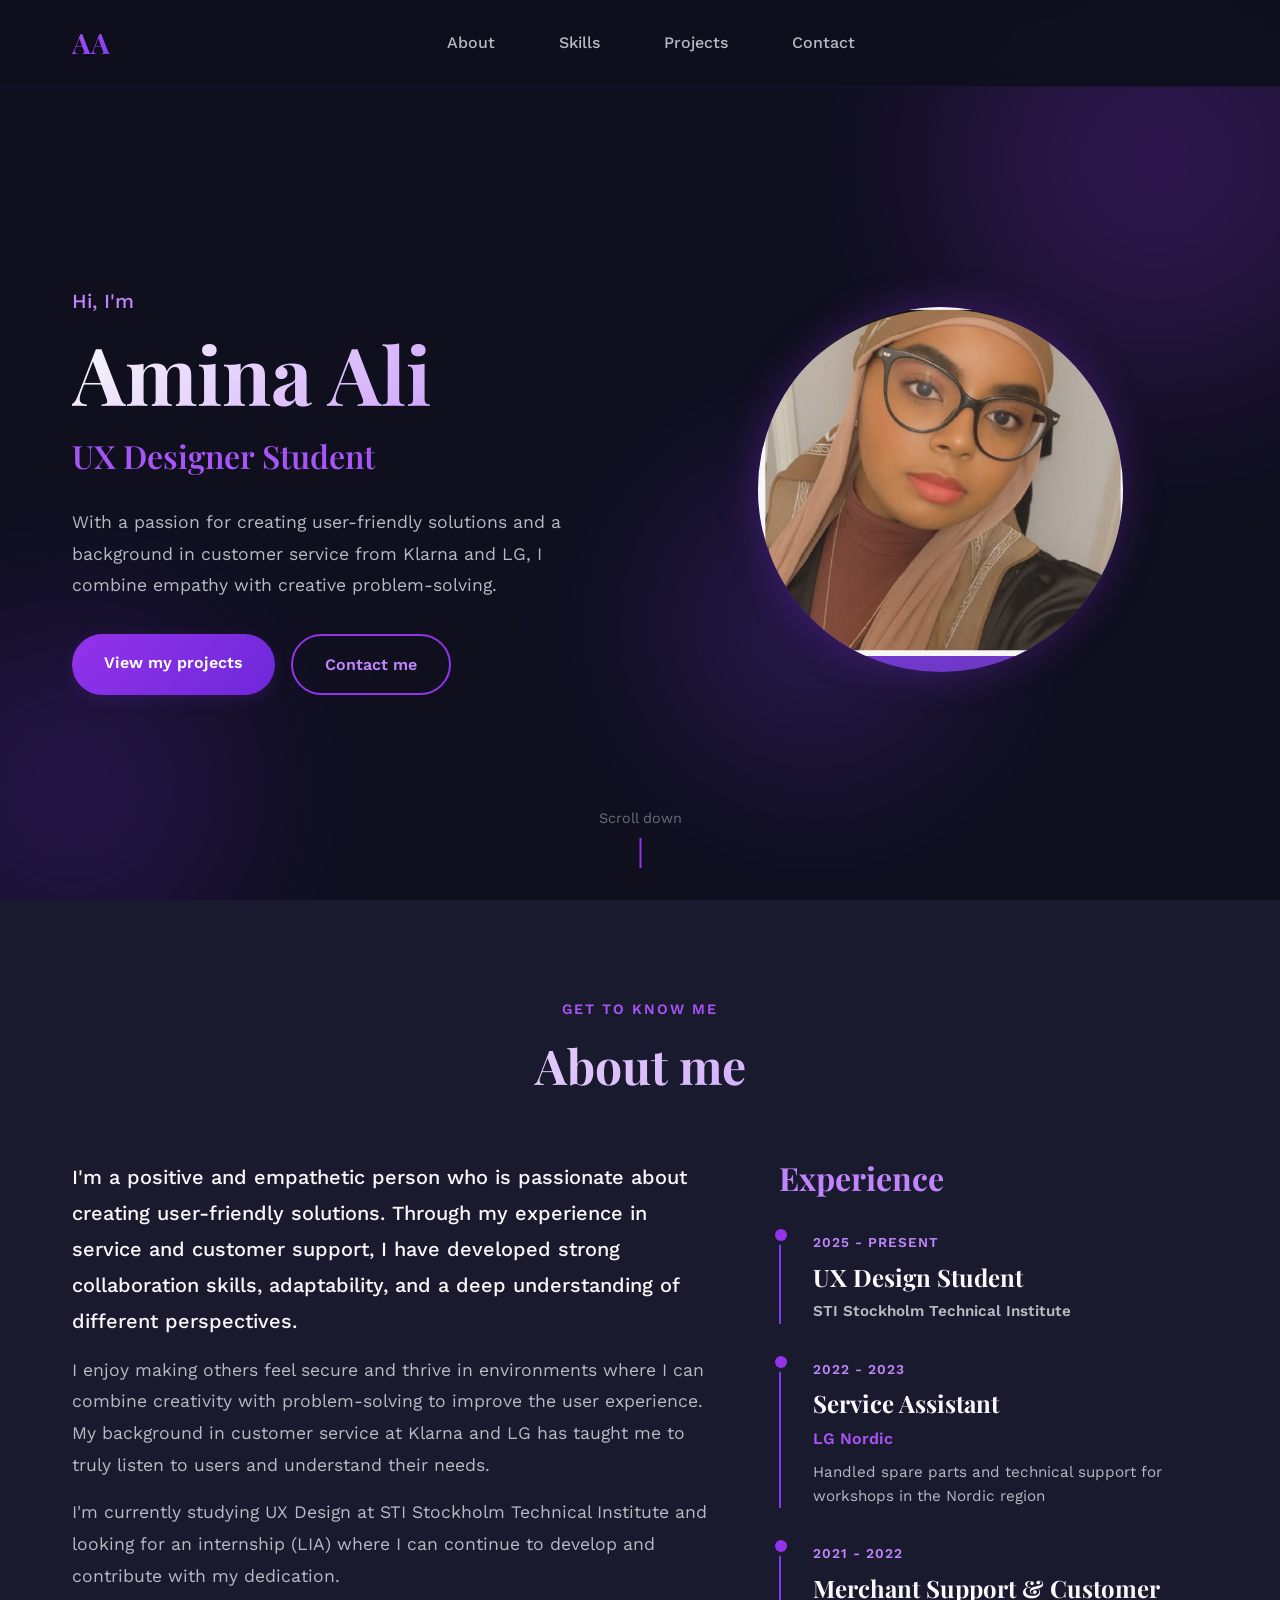
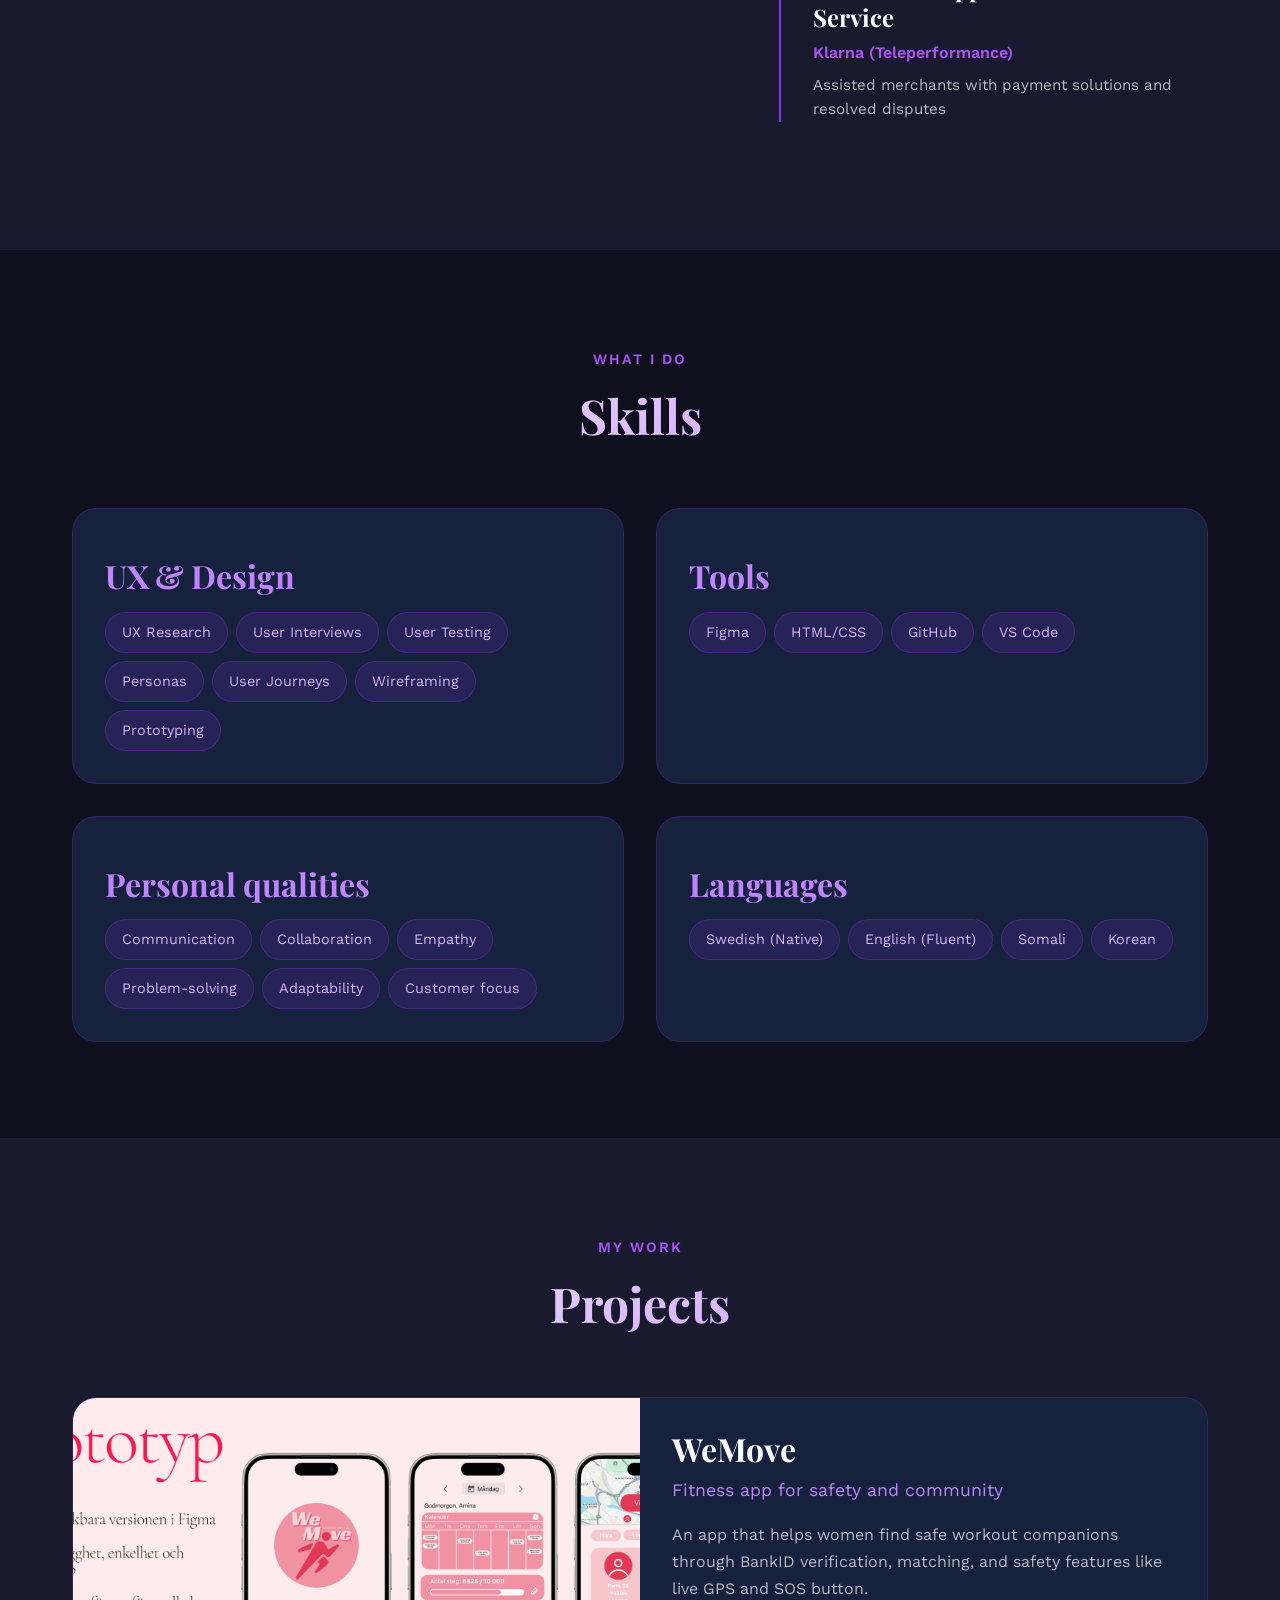
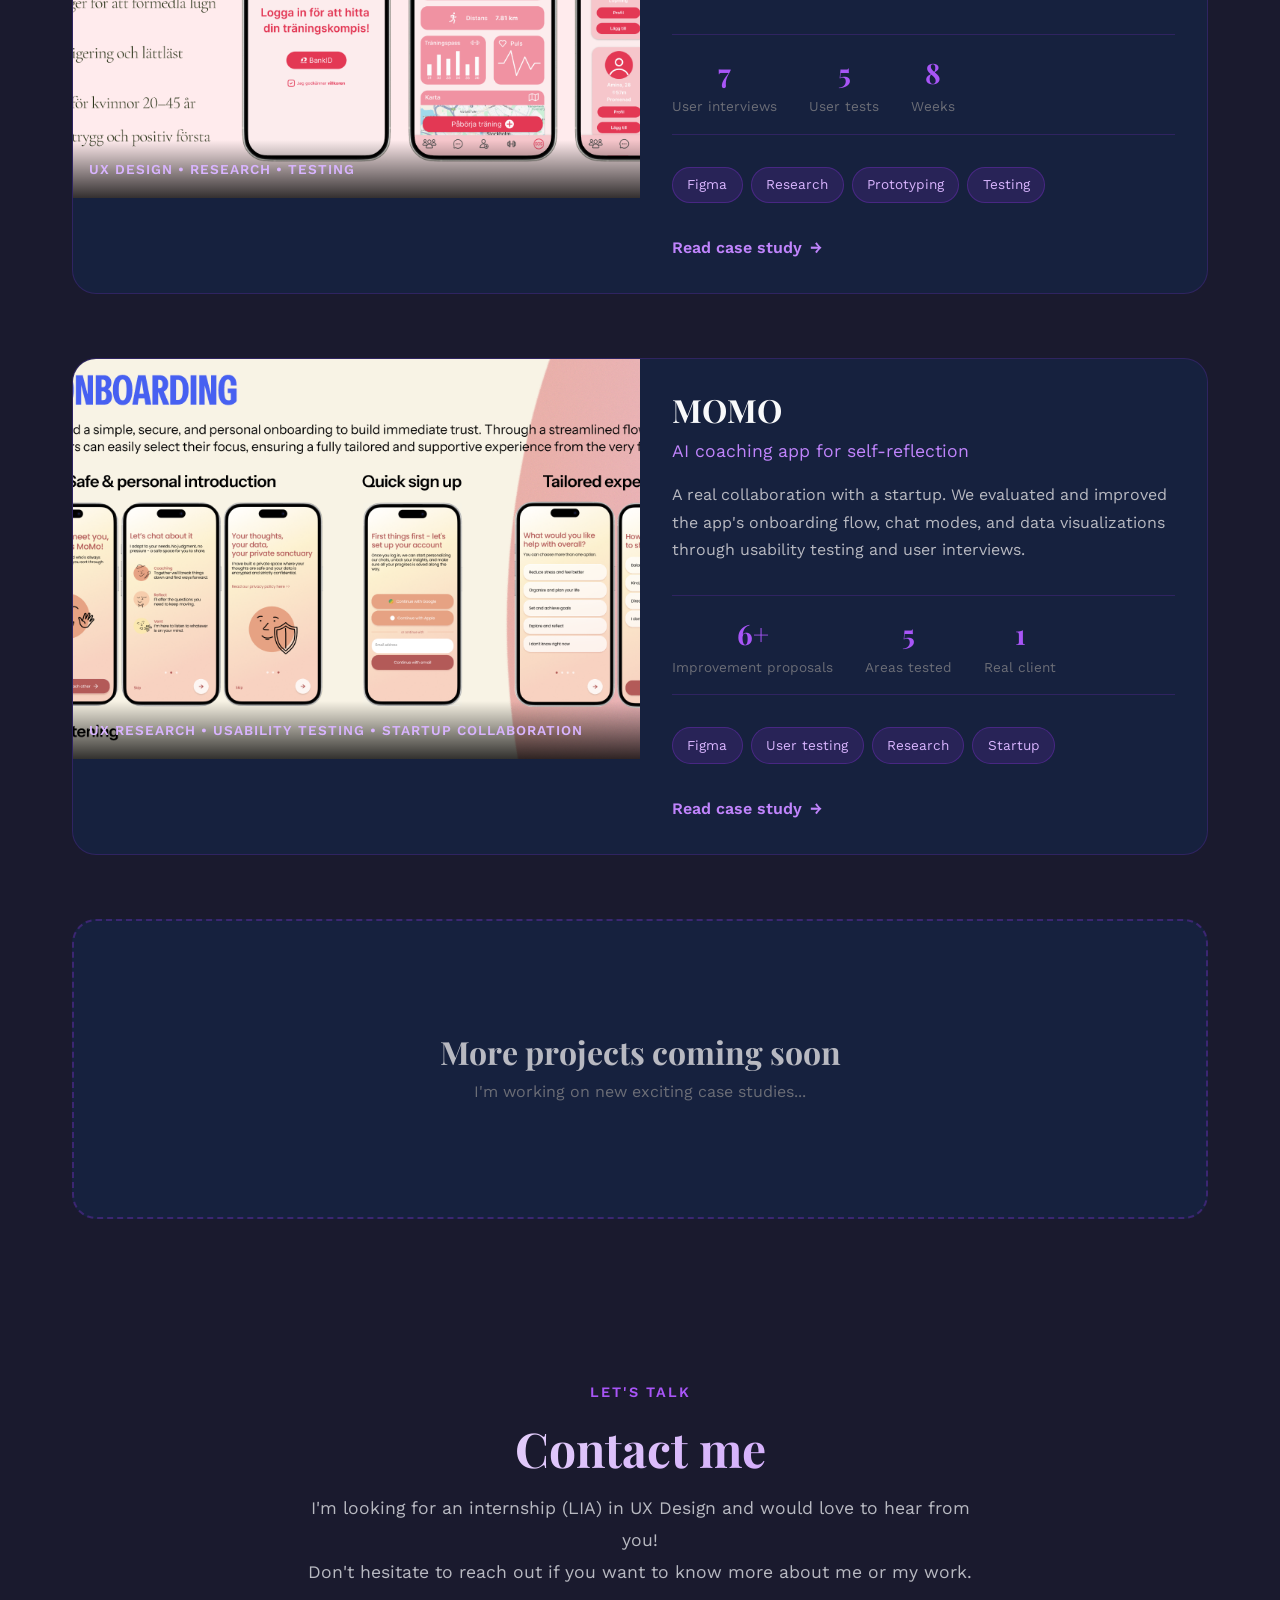
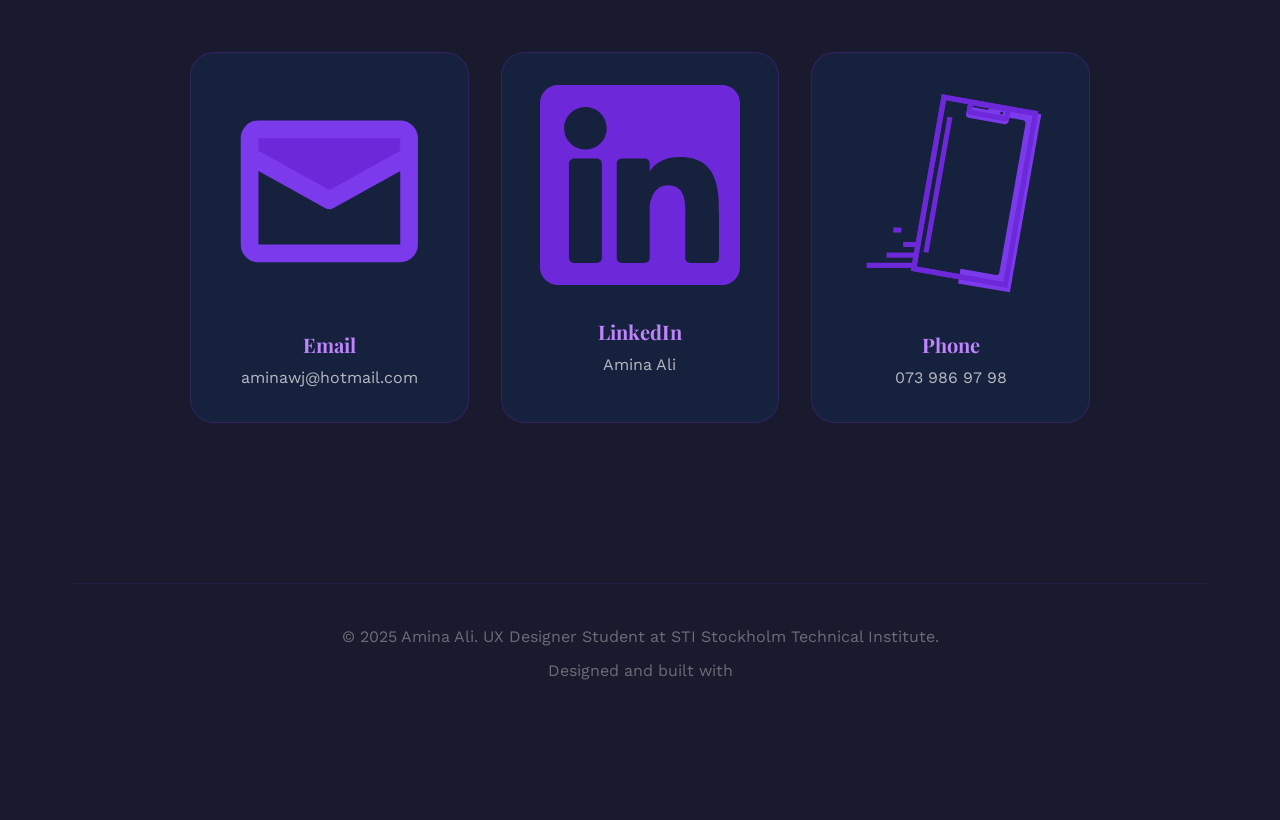
==== commit a624a991: "momo" ====
--- a/index.html
+++ b/index.html
@@ -258,19 +258,71 @@
                         </a>
                     </div>
                 </article>
-                
-                <!-- Placeholder for future projects -->
-                <article class="project-card coming-soon">
-                    <div class="coming-soon-content">
-                        <div class="coming-soon-icon"></div>
-                        <h3>More projects coming soon</h3>
-                        <p>I'm working on new exciting case studies...</p>
-                    </div>
-                </article>
-                
-            </div>
-        </div>
-    </section>
+                <!-- 
+====================================================
+  LÄGG TILL DETTA i index.html, inuti .projects-grid
+  Ersätt den nuvarande "coming-soon" artikel-taggen med detta:
+====================================================
+-->
+
+<!-- MOMO PROJECT CARD -->
+<article class="project-card featured">
+    <div class="project-image">
+        <!-- Byt ut mot en skärmdump från Figma/presentationen när du har den -->
+        <div style="width:100%;height:100%;background:linear-gradient(135deg,#3B1F6B,#6D28D9);display:flex;align-items:center;justify-content:center;">
+            <img src="images/task momo.png" alt="MOMO app design" style="width:100%;height:100%;object-fit:cover;">
+        </div>
+        <div class="project-overlay">
+            <span class="project-category">UX Research • Usability Testing • Startup collaboration</span>
+        </div>
+    </div>
+
+    <div class="project-content">
+        <h3 class="project-title">MOMO</h3>
+        <p class="project-subtitle">AI coaching app for self-reflection</p>
+
+        <p class="project-description">
+            A real collaboration with a startup. We evaluated and improved the app's onboarding flow, 
+            chat modes, and data visualizations through usability testing and user interviews.
+        </p>
+
+        <div class="project-stats">
+            <div class="stat">
+                <span class="stat-number">6+</span>
+                <span class="stat-label">Improvement proposals</span>
+            </div>
+            <div class="stat">
+                <span class="stat-number">5</span>
+                <span class="stat-label">Areas tested</span>
+            </div>
+            <div class="stat">
+                <span class="stat-number">1</span>
+                <span class="stat-label">Real client</span>
+            </div>
+        </div>
+
+        <div class="project-tags">
+            <span class="tag">Figma</span>
+            <span class="tag">User testing</span>
+            <span class="tag">Research</span>
+            <span class="tag">Startup</span>
+        </div>
+
+        <a href="momo-case-study.html" class="project-link">
+            Read case study <span class="arrow">→</span>
+        </a>
+    </div>
+</article>
+
+<!-- Placeholder för framtida projekt -->
+<article class="project-card coming-soon">
+    <div class="coming-soon-content">
+        <div class="coming-soon-icon"></div>
+        <h3>More projects coming soon</h3>
+        <p>I'm working on new exciting case studies...</p>
+    </div>
+</article>
+                
 
     <!-- CONTACT SECTION -->
     <!-- Contact -->
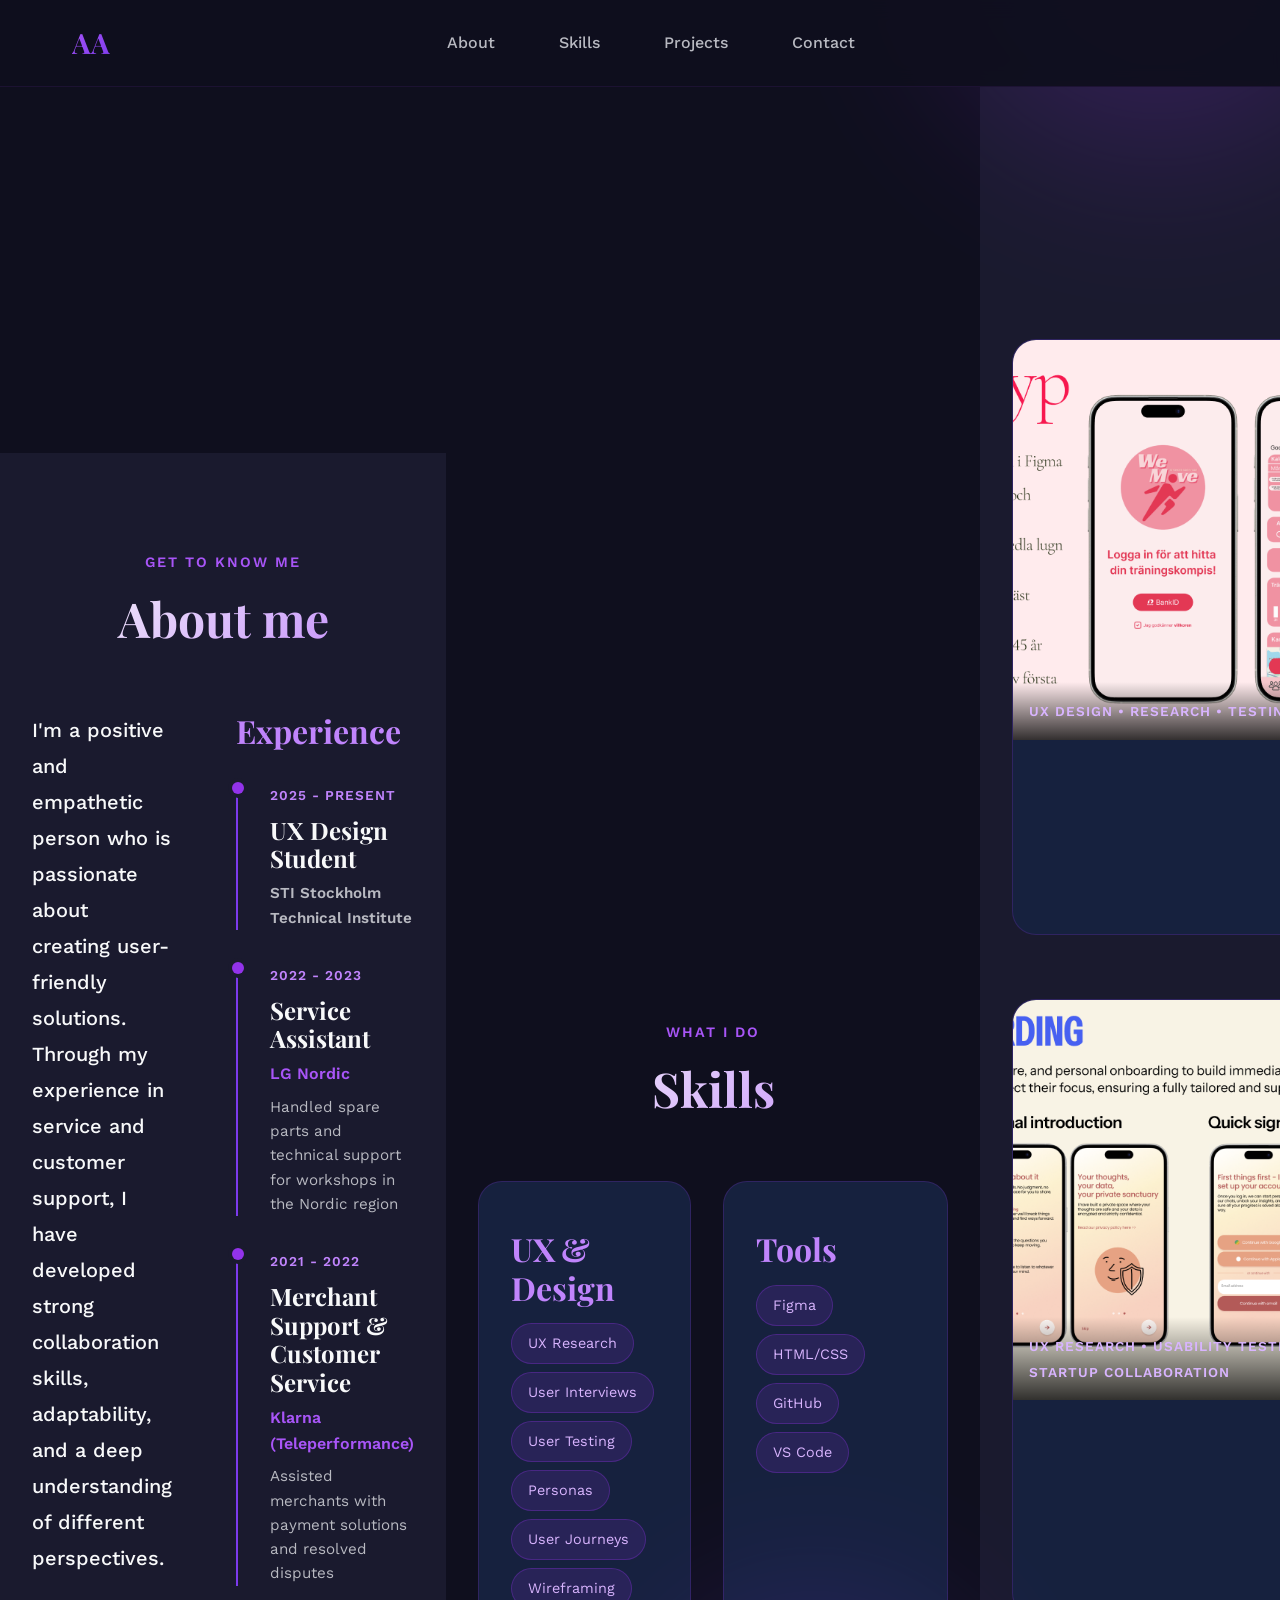
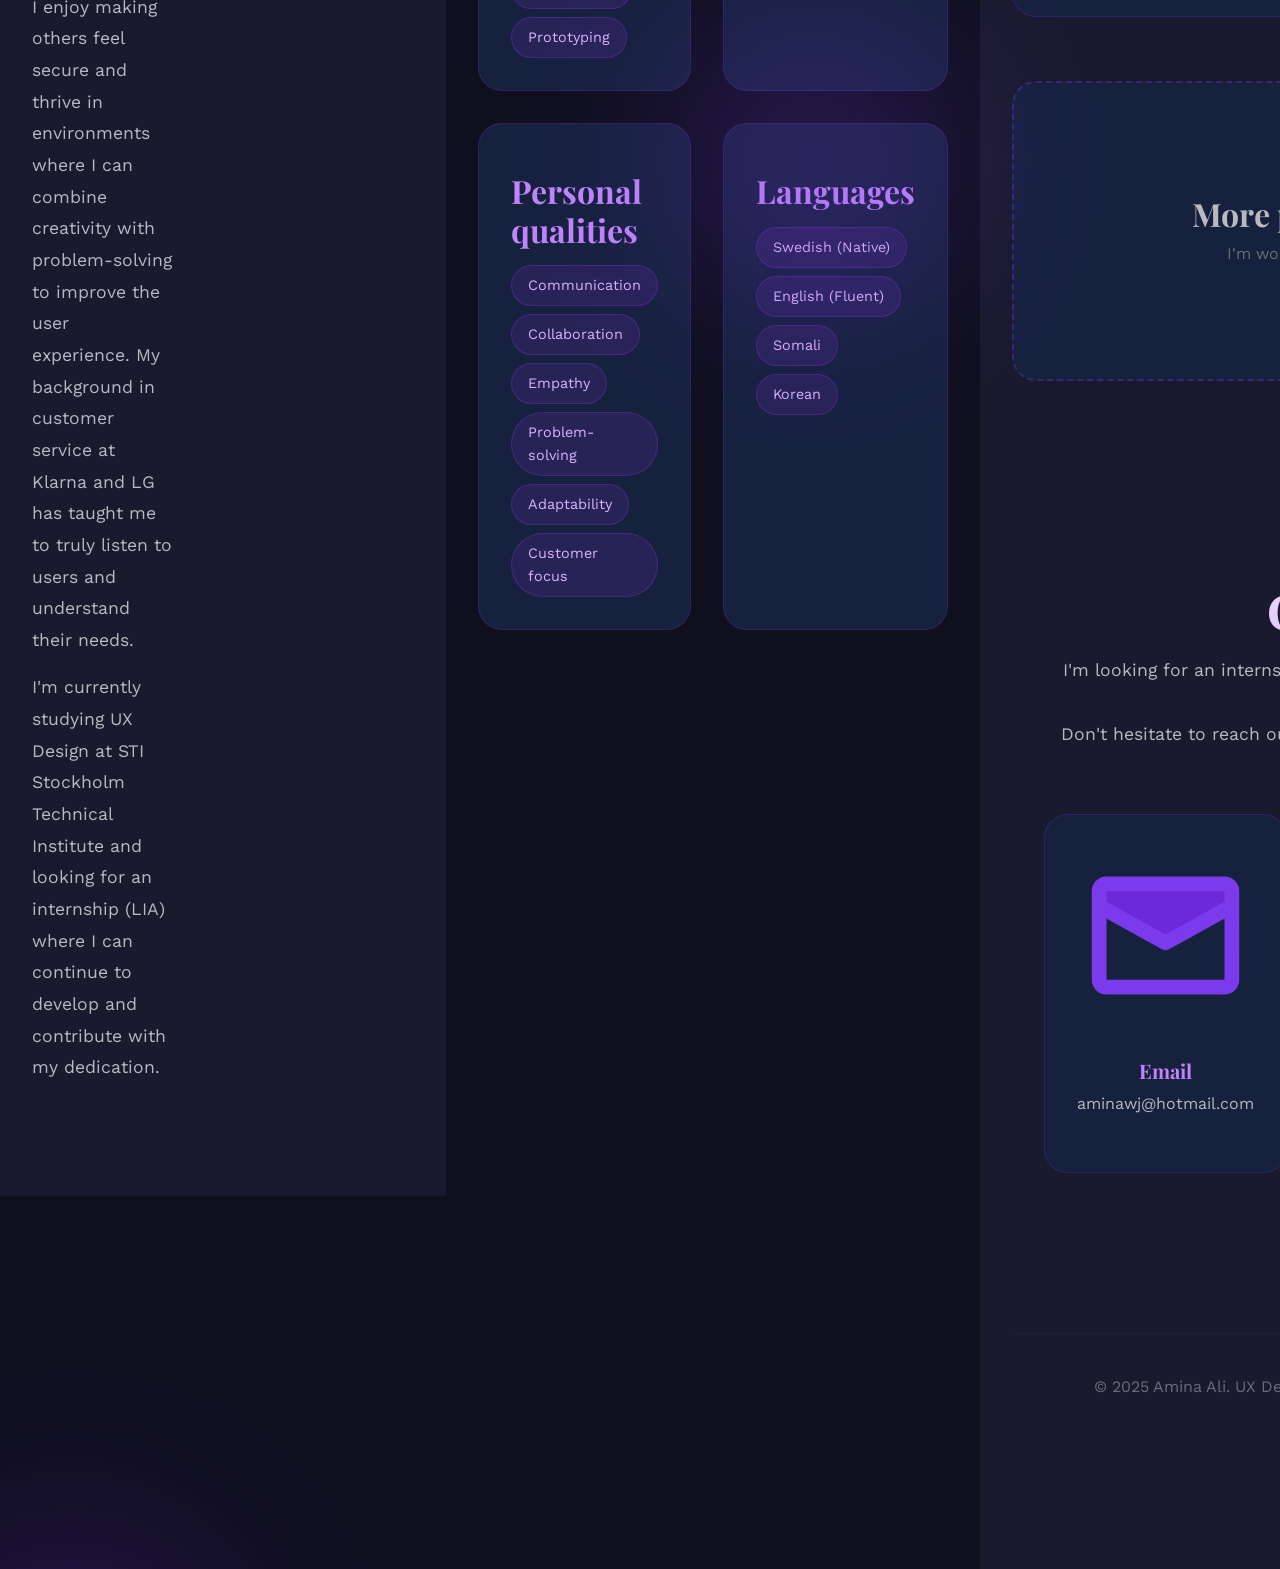
==== commit f2d74e0d: "New hero text enf img" ====
--- a/index.html
+++ b/index.html
@@ -30,47 +30,54 @@
             </div>
         </div>
     </nav>
-
-    <!-- HERO SECTION -->
-    <!-- Large welcome section at the top -->
+<section id="home" class="hero">
+    <div class="hero-background">
+        <div class="gradient-orb orb-1"></div>
+        <div class="gradient-orb orb-2"></div>
+        <div class="gradient-orb orb-3"></div>
+    </div>
+
     <section id="home" class="hero">
-        <div class="hero-background">
-            <div class="gradient-orb orb-1"></div>
-            <div class="gradient-orb orb-2"></div>
-            <div class="gradient-orb orb-3"></div>
-        </div>
-        
-        <div class="hero-content">
-            <div class="hero-text">
-                <p class="hero-greeting">Hi, I'm</p>
-                <h1 class="hero-name">Amina Ali</h1>
-                <h2 class="hero-title">UX Designer Student</h2>
-                <p class="hero-description">
-                    With a passion for creating user-friendly solutions and a background in customer service 
-                    from Klarna and LG, I combine empathy with creative problem-solving.
-                </p>
-                <div class="hero-cta">
-                    <a href="#projects" class="btn btn-primary">View my projects</a>
-                    <a href="#contact" class="btn btn-secondary">Contact me</a>
-                </div>
-            </div>
-            
-            <!-- Profile image -->
-            <div class="hero-image">
-                <div class="me.png-container">
-<div class="placeholder-circle">
-    <img src="images/Me.png" alt="Amina Ali">
-</div>
-                </div>
-            </div>
-        </div>
-        
-        <!-- Scroll indicator -->
-        <div class="scroll-indicator">
-            <span>Scroll down</span>
-            <div class="scroll-arrow"></div>
-        </div>
-    </section>
+    <div class="hero-background">
+        <div class="gradient-orb orb-1"></div>
+        <div class="gradient-orb orb-2"></div>
+        <div class="gradient-orb orb-3"></div>
+    </div>
+
+    <div class="hero-content">
+        <div class="hero-text">
+            <p class="hero-greeting">Hi, I’m</p>
+            <h1 class="hero-name">Amina Ali</h1>
+            <h2 class="hero-title">UX Design Student</h2>
+
+            <p class="hero-description">
+                I have experience in childcare, customer service, and technical support, where I developed strong skills 
+                in understanding and helping people in different situations. Today, I apply those strengths in UX and am 
+                currently looking for a LIA internship where I can grow and contribute.
+            </p>
+
+            <div class="hero-cta">
+                <a href="#projects" class="btn btn-primary">View my projects</a>
+                <a href="#contact" class="btn btn-secondary">Contact me</a>
+            </div>
+        </div>
+
+        <div class="hero-image">
+            <div class="image-container">
+                <div class="placeholder-circle">
+                    <img src="images/Ellipse 2.jpg" alt="Amina Ali">
+                </div>
+            </div>
+        </div>
+    </div>
+
+    <div class="scroll-indicator">
+        <span>Scroll down</span>
+        <div class="scroll-arrow"></div>
+    </div>
+</section>
+
+
 
     <!-- ABOUT SECTION -->
     <!-- About me section -->
@@ -370,4 +377,4 @@
     <!-- Scroll to top button can be added with JavaScript later -->
     
 </body>
-</html>+</html>
--- a/style.css
+++ b/style.css
@@ -1262,4 +1262,8 @@
         flex-direction: column;
         gap: var(--spacing-sm);
     }
-}+}
+.image-container {
+    width: 100%;
+    max-width: 400px;
+}
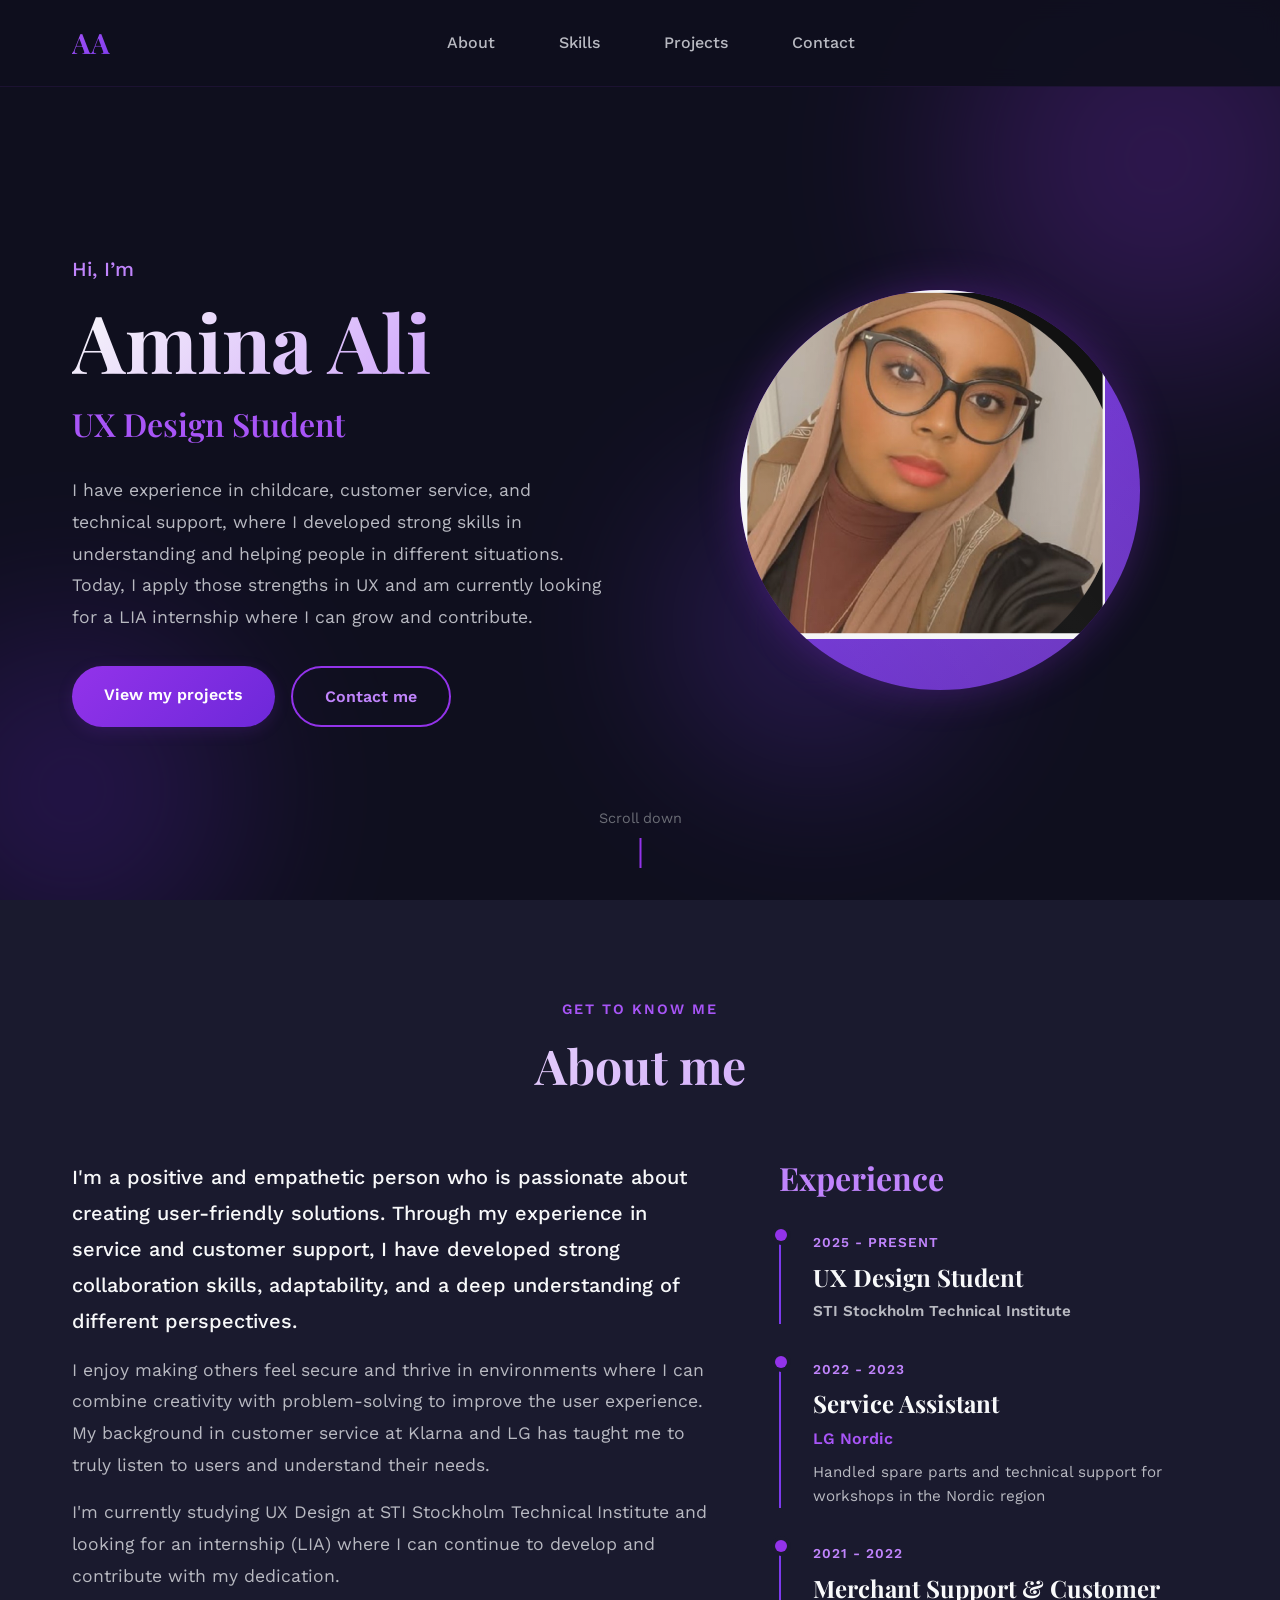
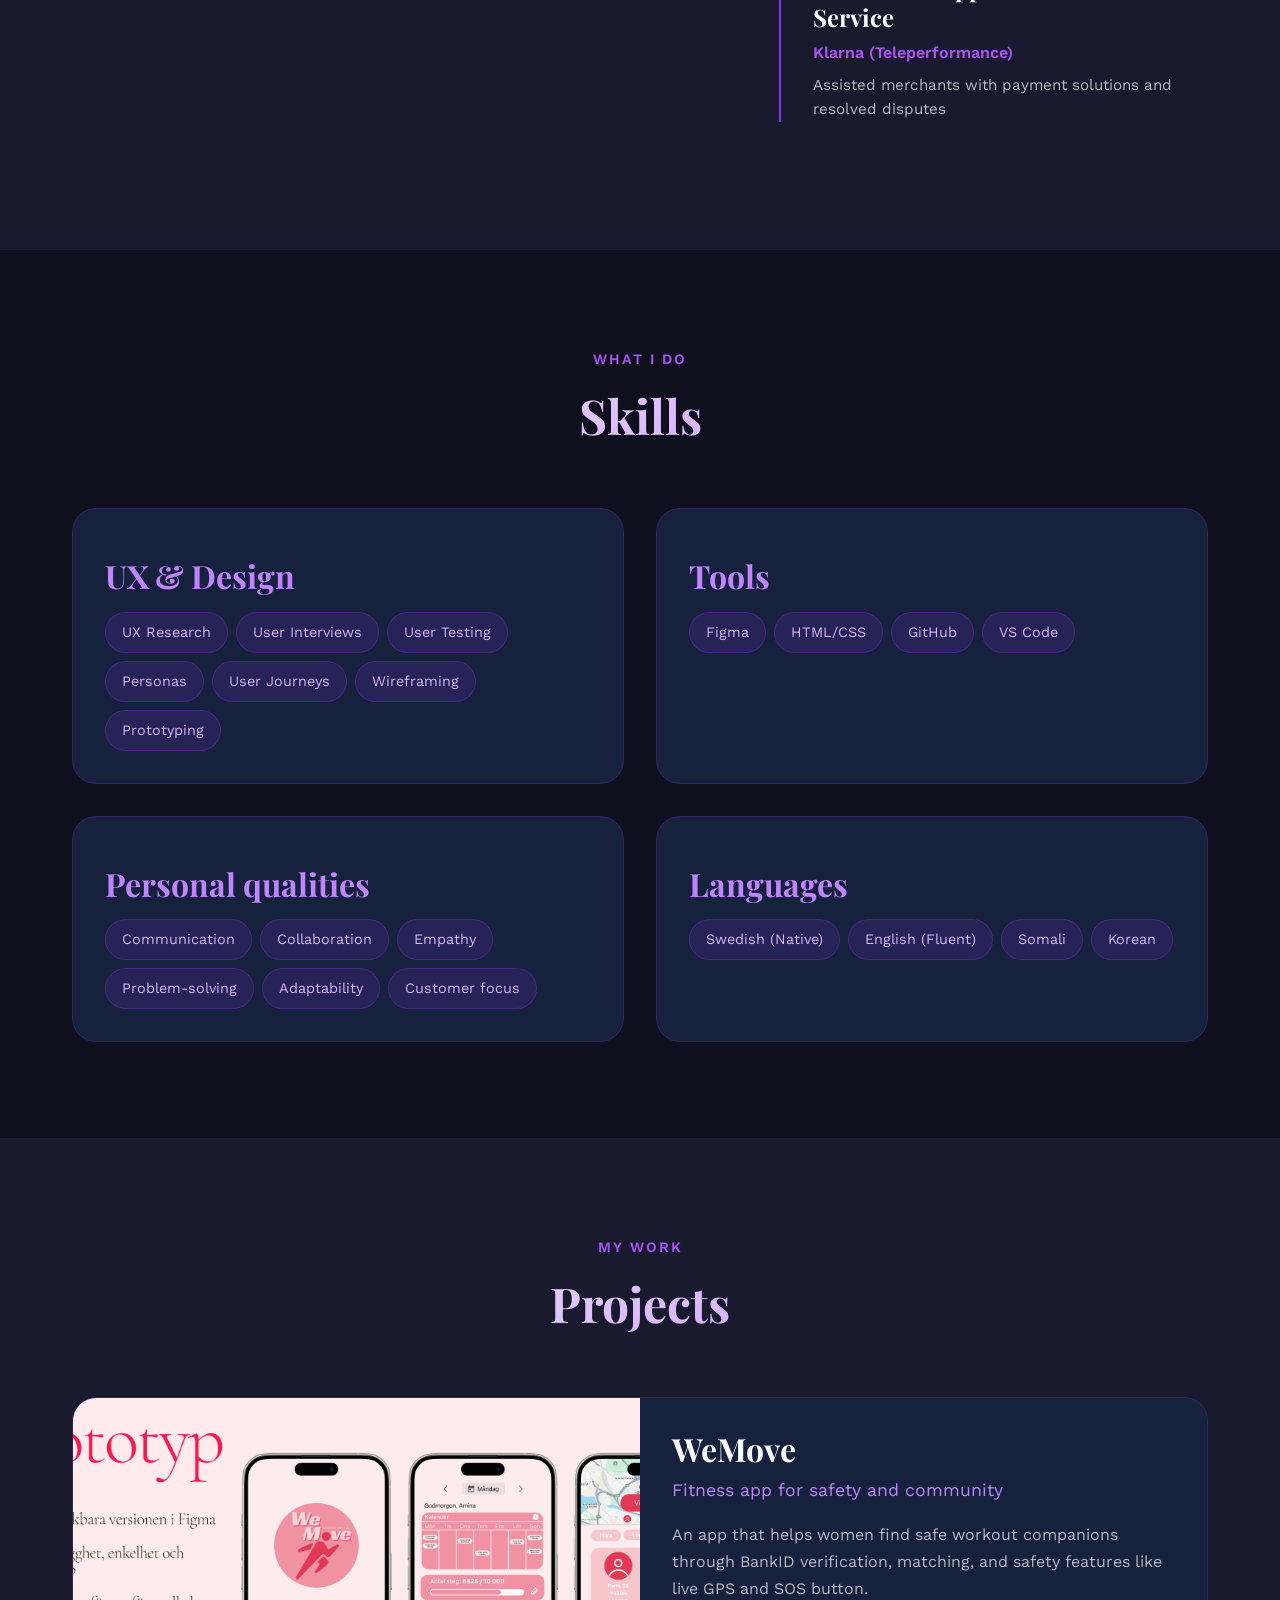
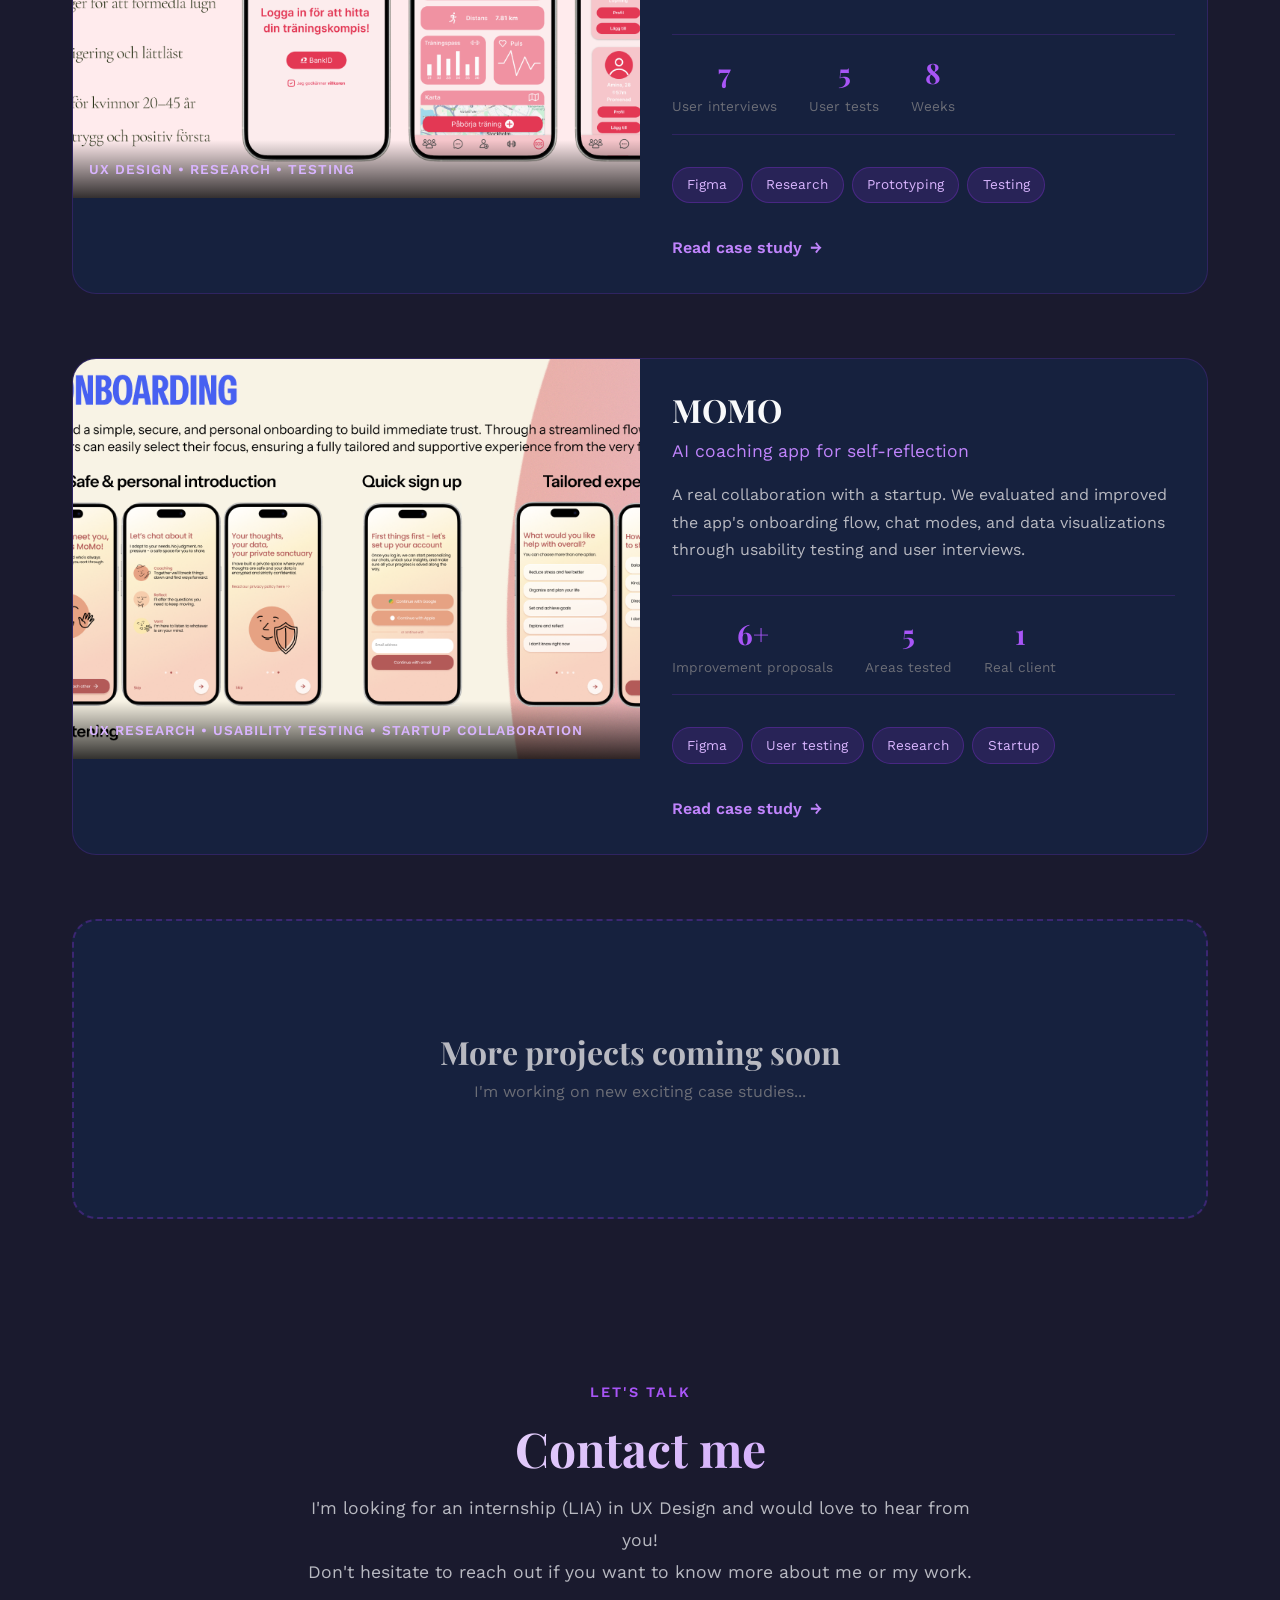
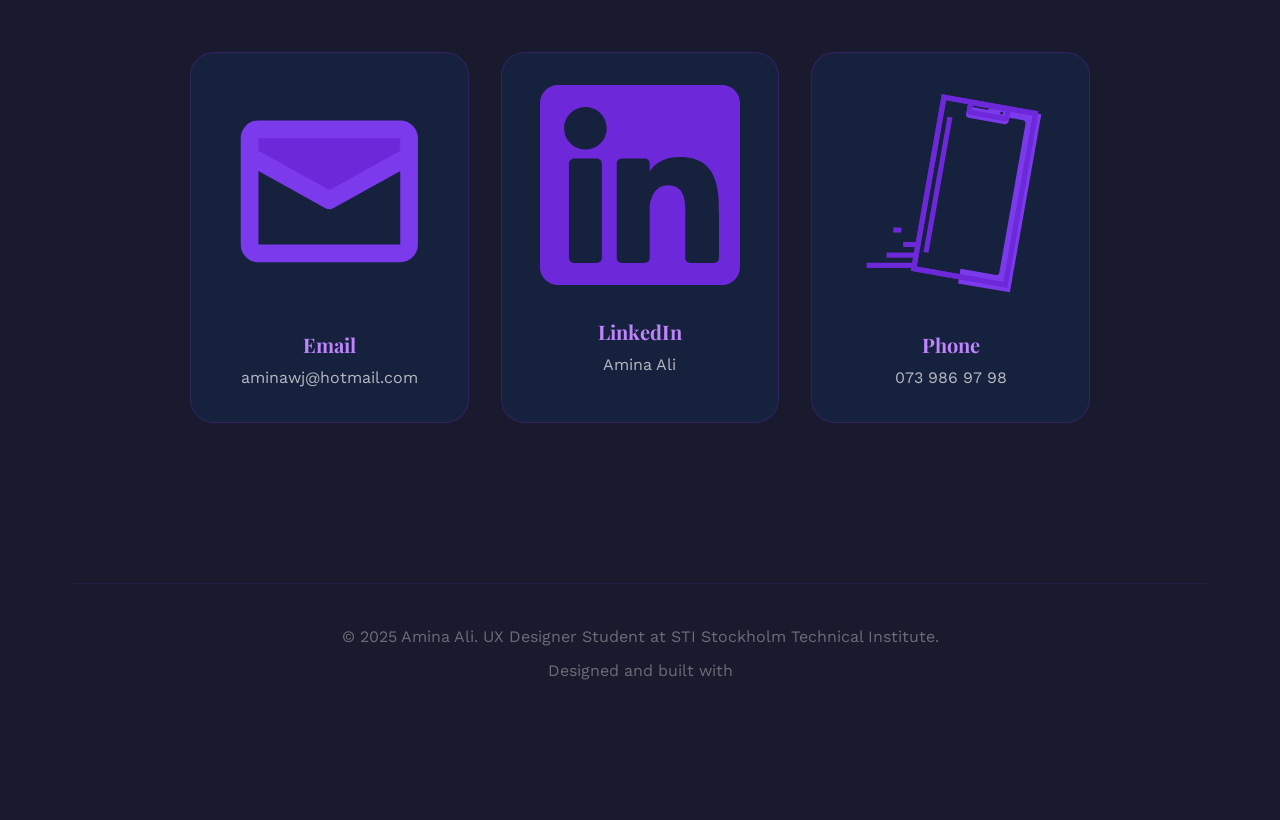
==== commit a89b600a: "whole section" ====
--- a/index.html
+++ b/index.html
@@ -37,13 +37,6 @@
         <div class="gradient-orb orb-3"></div>
     </div>
 
-    <section id="home" class="hero">
-    <div class="hero-background">
-        <div class="gradient-orb orb-1"></div>
-        <div class="gradient-orb orb-2"></div>
-        <div class="gradient-orb orb-3"></div>
-    </div>
-
     <div class="hero-content">
         <div class="hero-text">
             <p class="hero-greeting">Hi, I’m</p>
@@ -65,7 +58,7 @@
         <div class="hero-image">
             <div class="image-container">
                 <div class="placeholder-circle">
-                    <img src="images/Ellipse 2.jpg" alt="Amina Ali">
+                    <img src="images/Me.png" alt="Amina Ali">
                 </div>
             </div>
         </div>
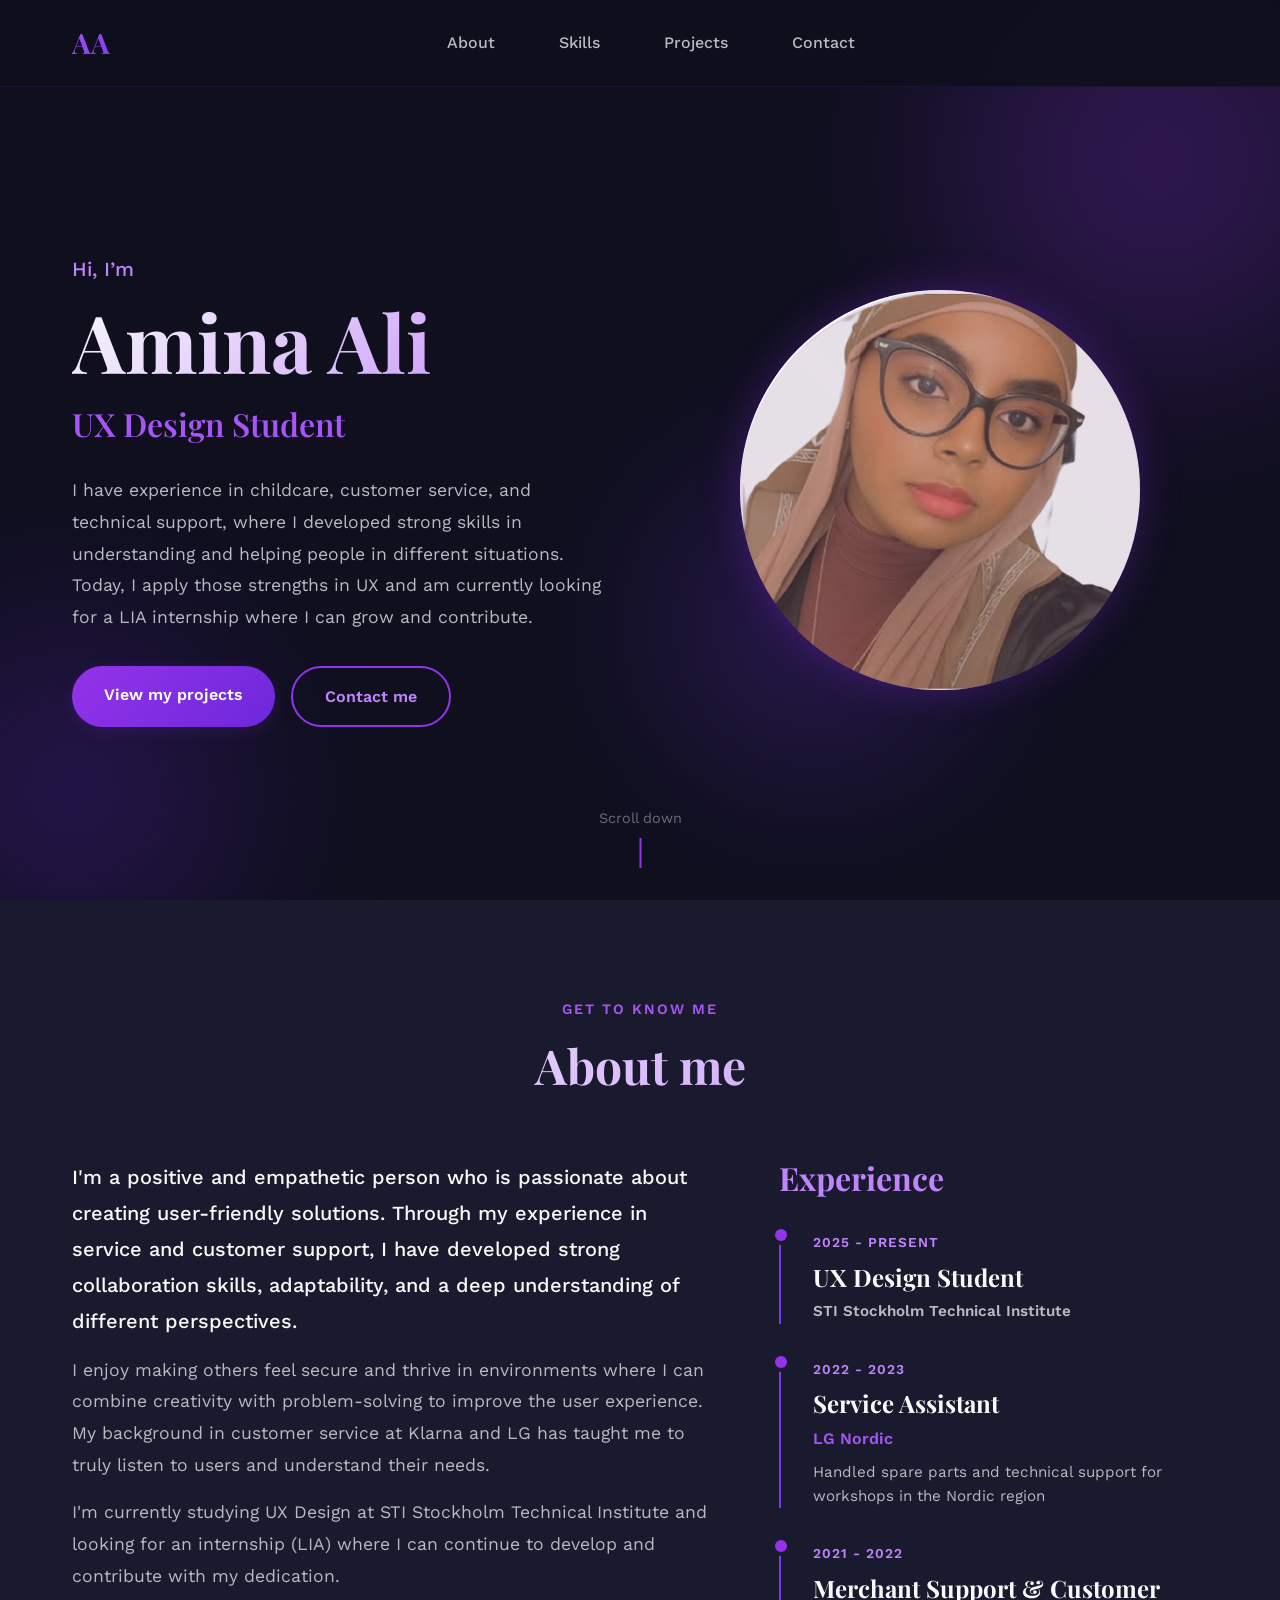
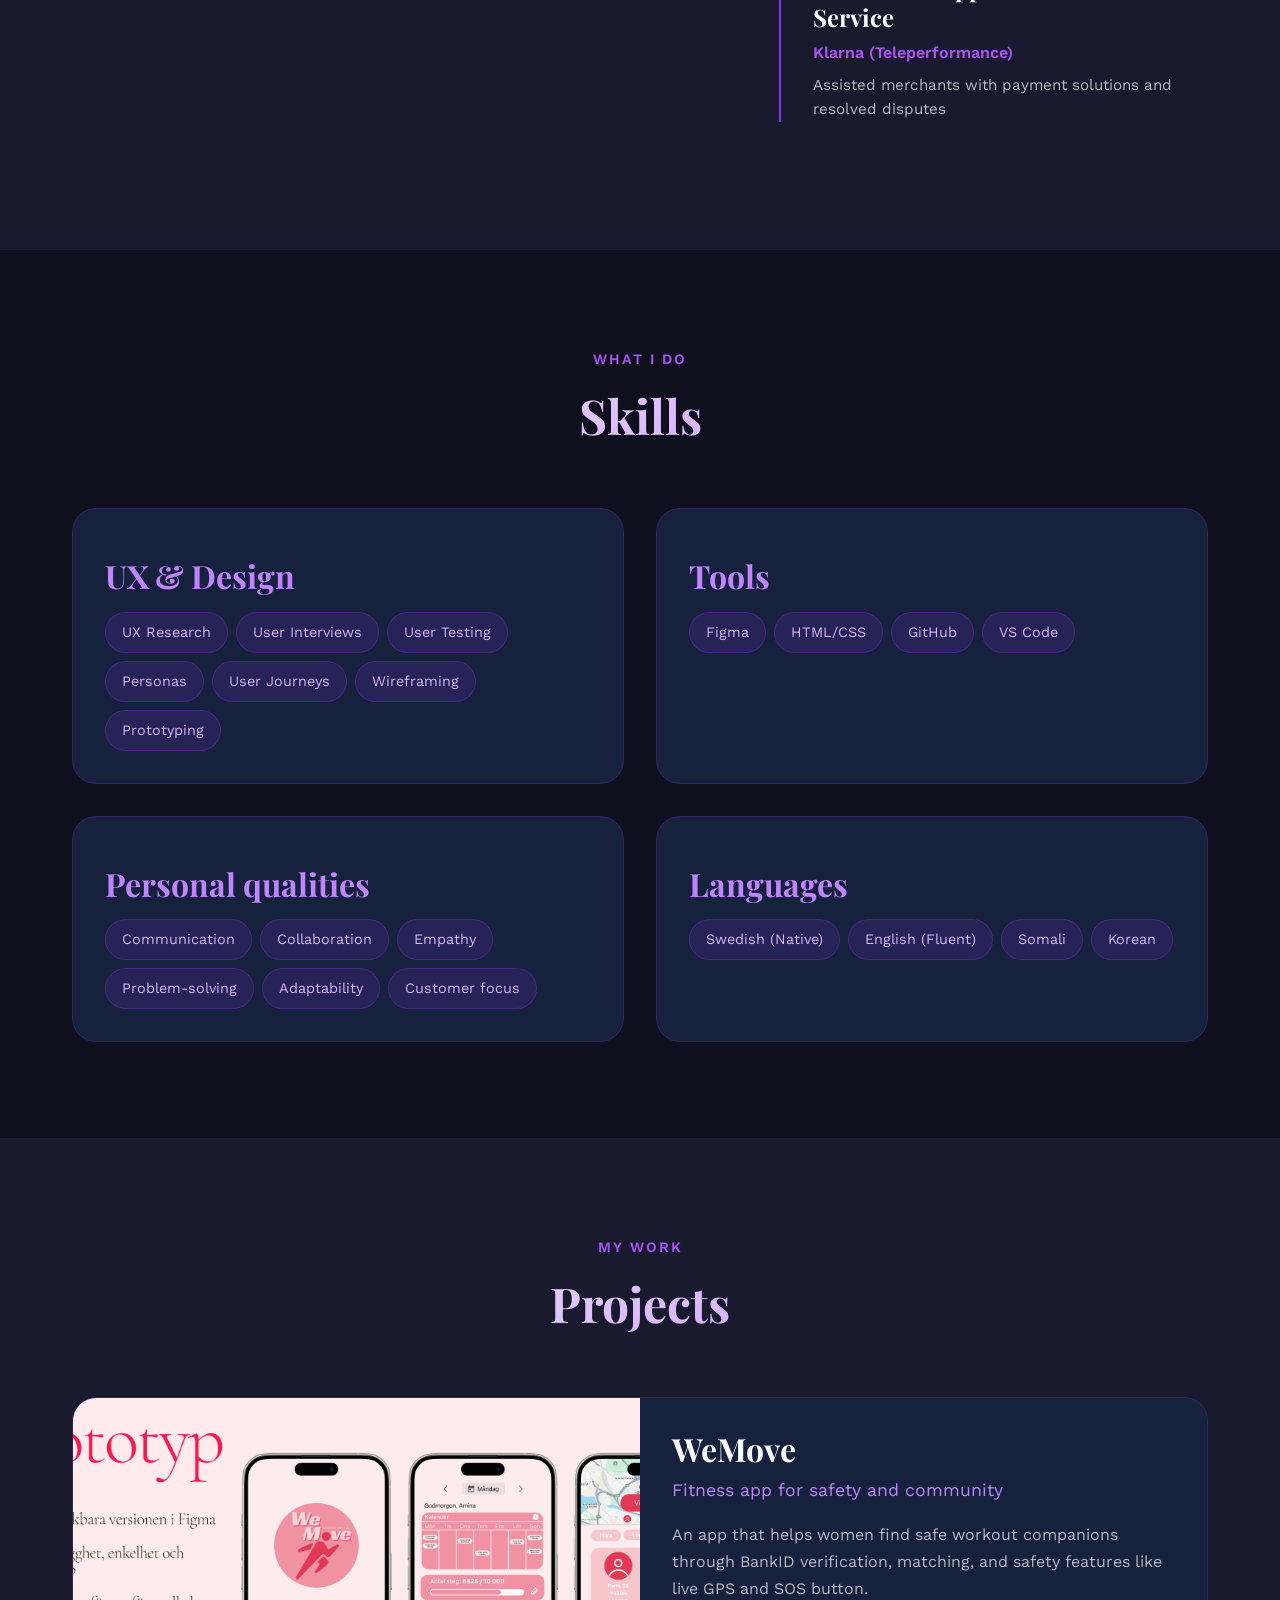
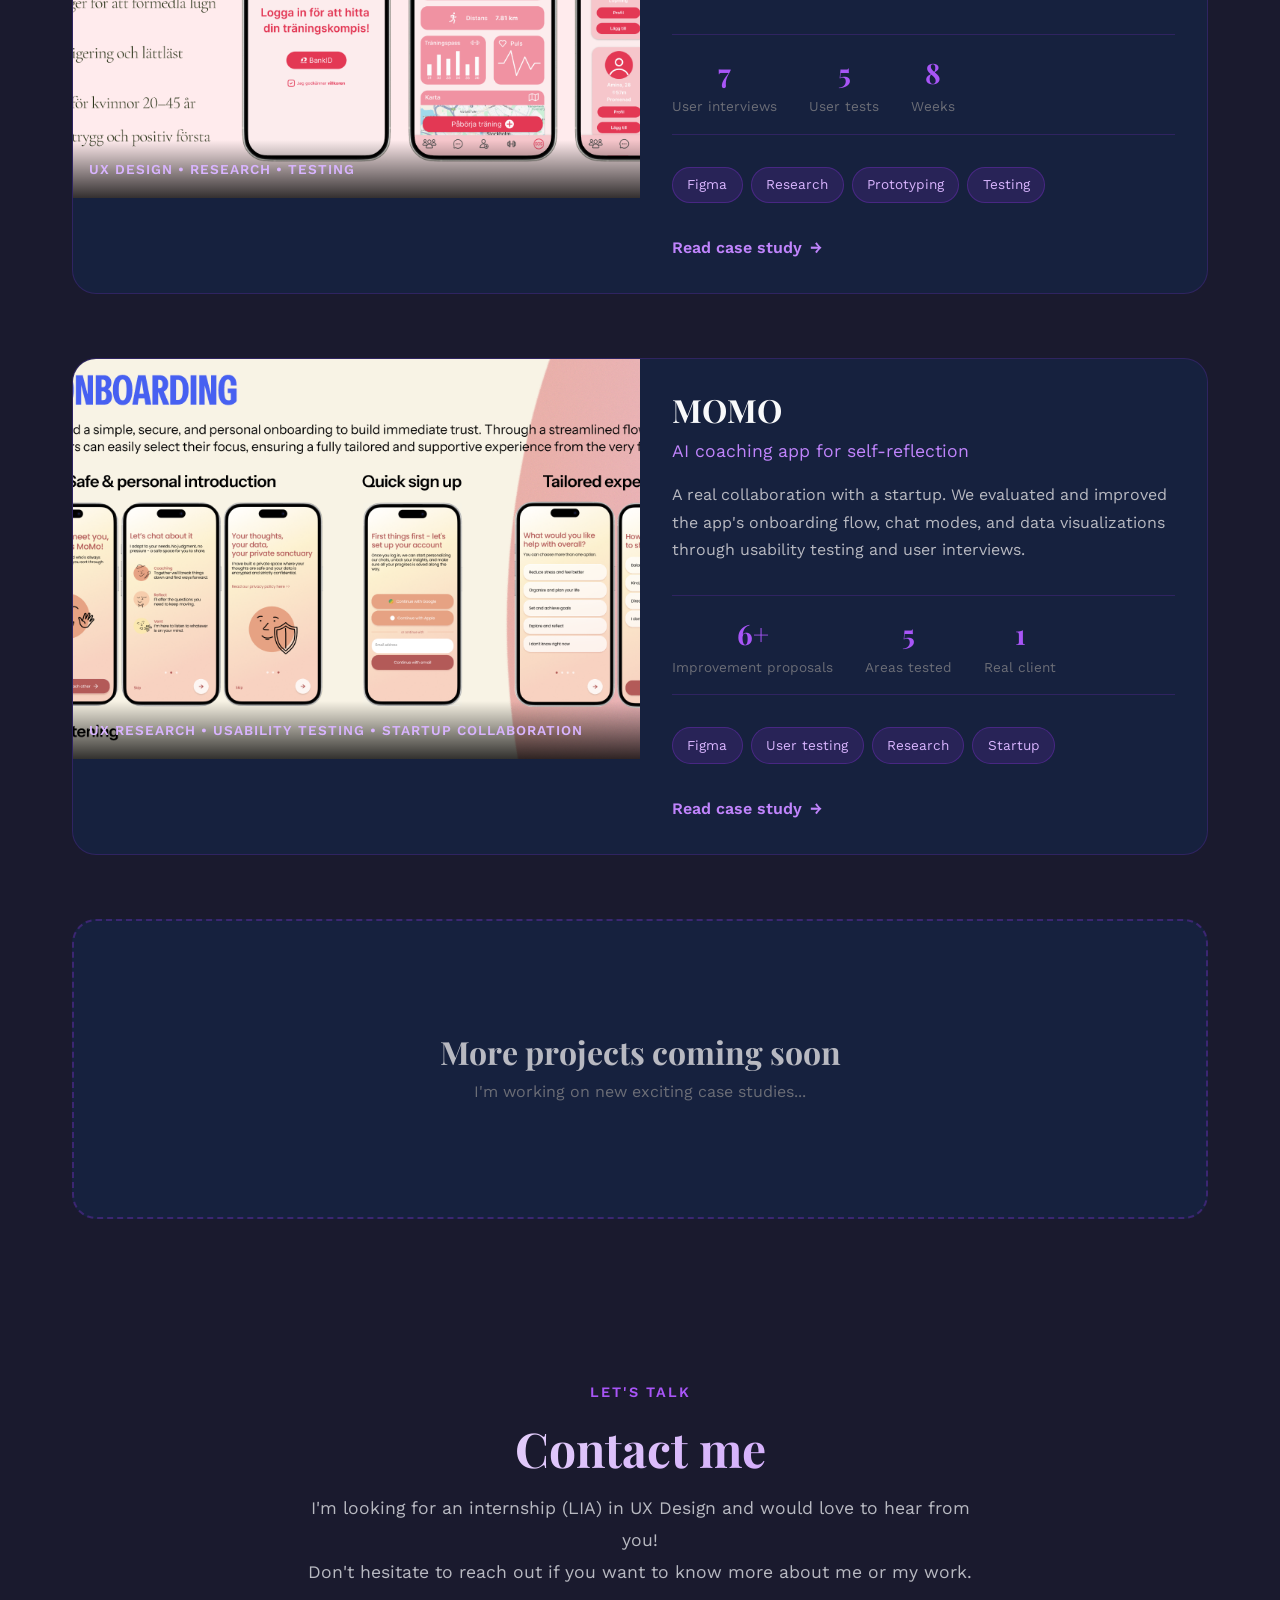
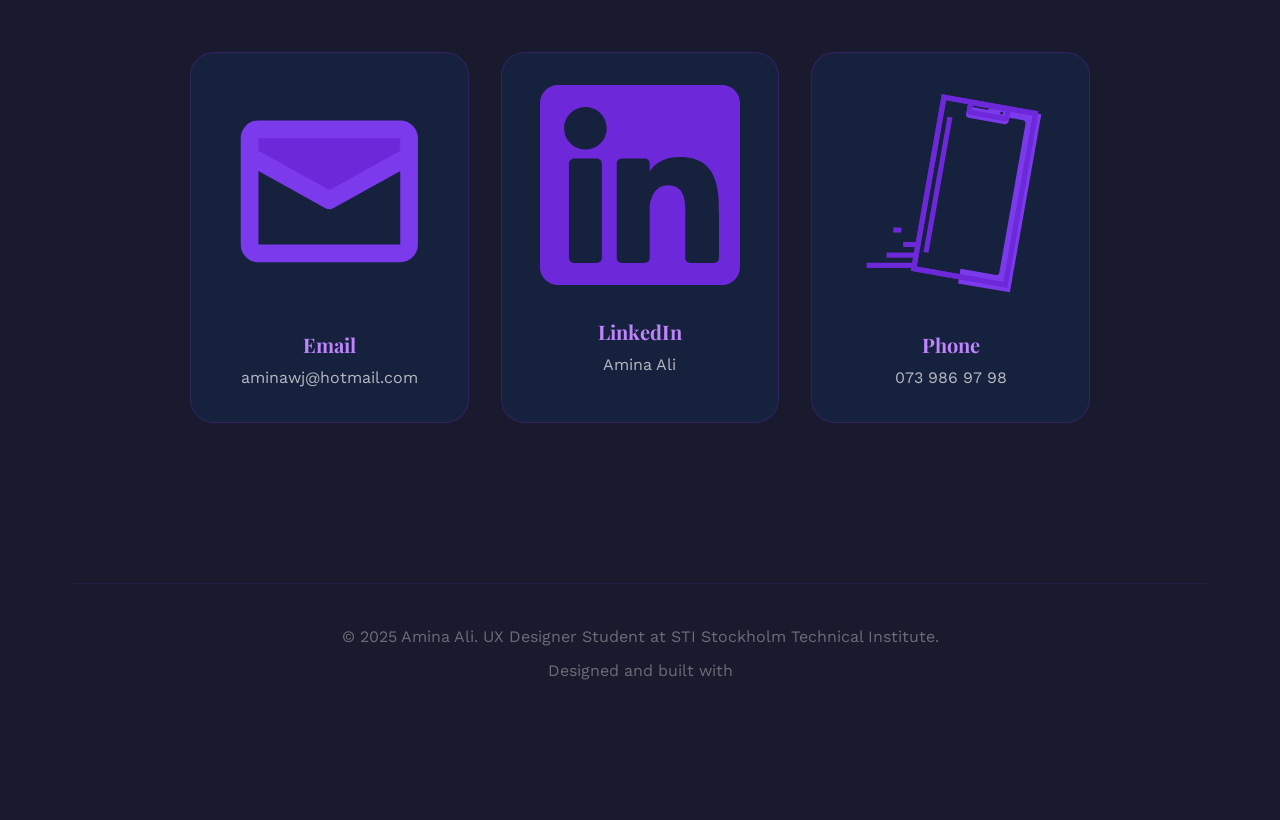
==== commit edbd7f12: "new img" ====
--- a/index.html
+++ b/index.html
@@ -58,7 +58,7 @@
         <div class="hero-image">
             <div class="image-container">
                 <div class="placeholder-circle">
-                    <img src="images/Me.png" alt="Amina Ali">
+                    <img src="images/Ellipse 2.jpg" alt="Amina Ali">
                 </div>
             </div>
         </div>
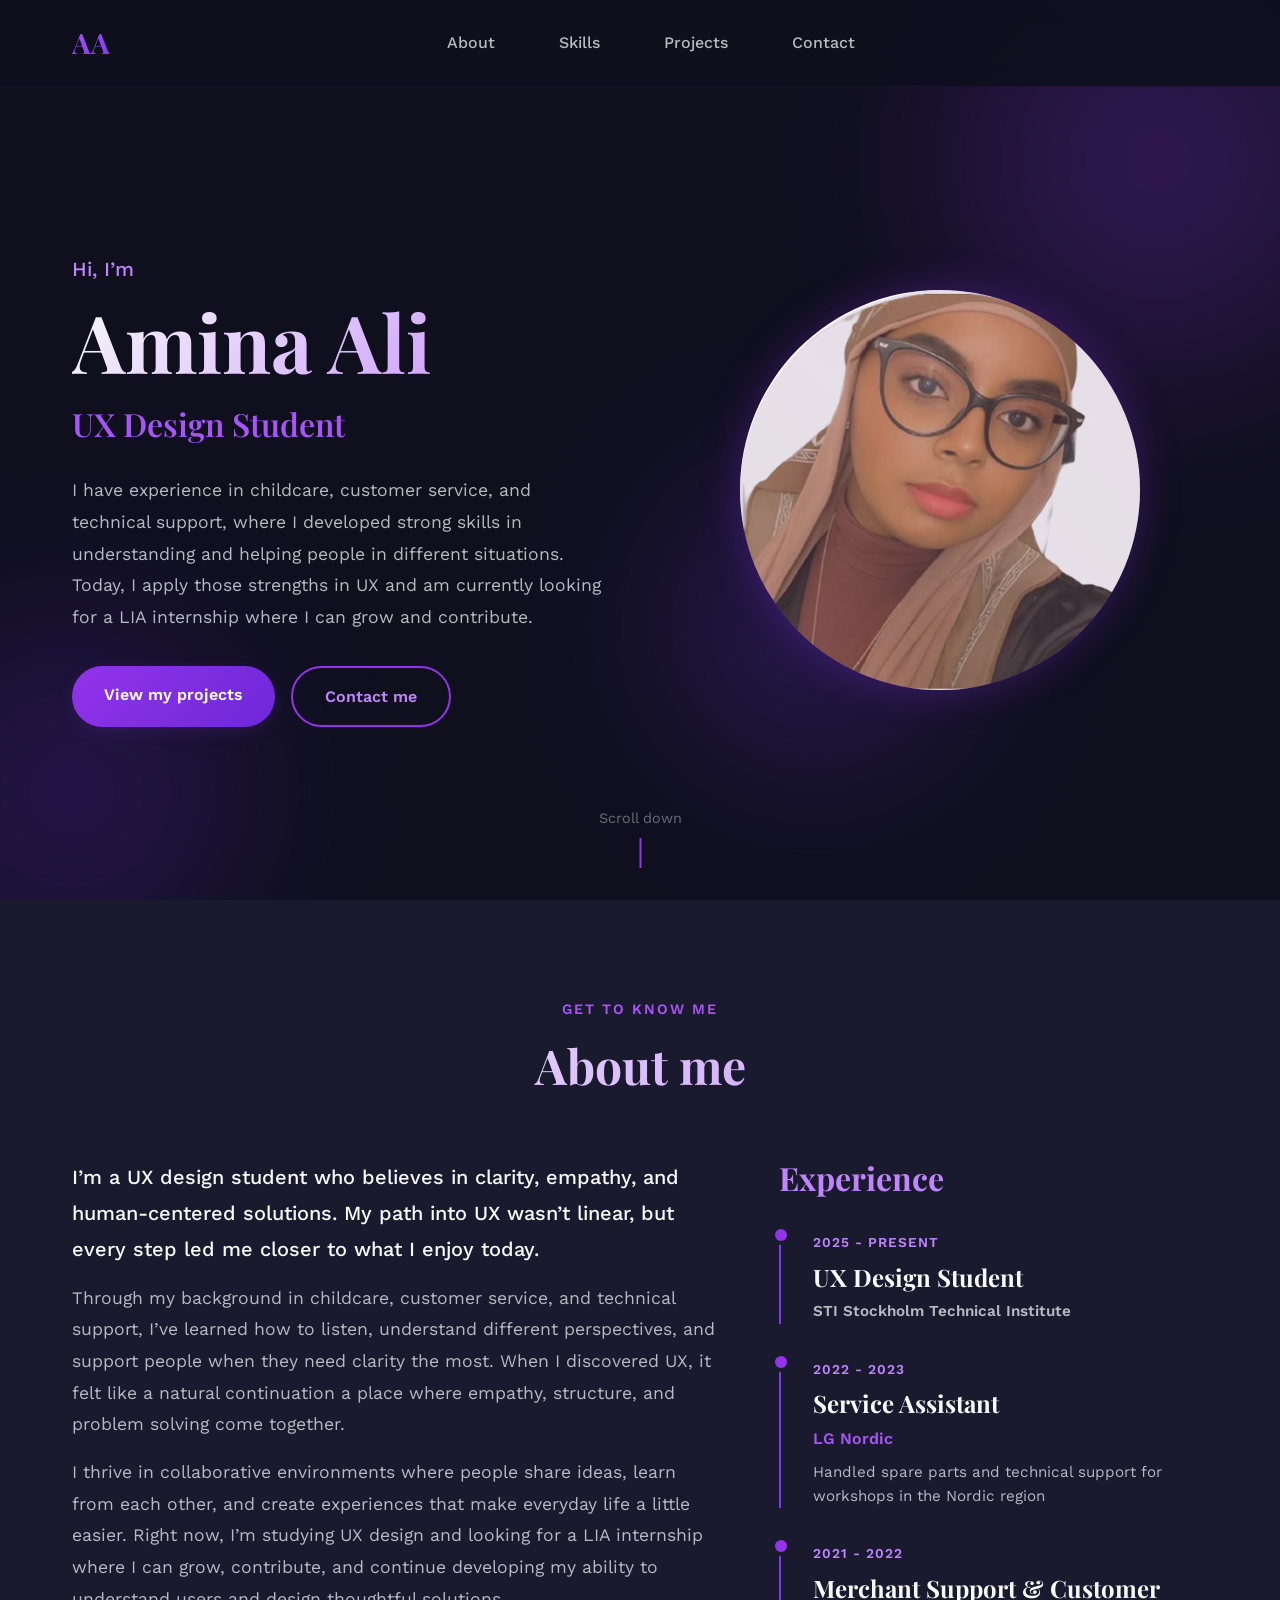
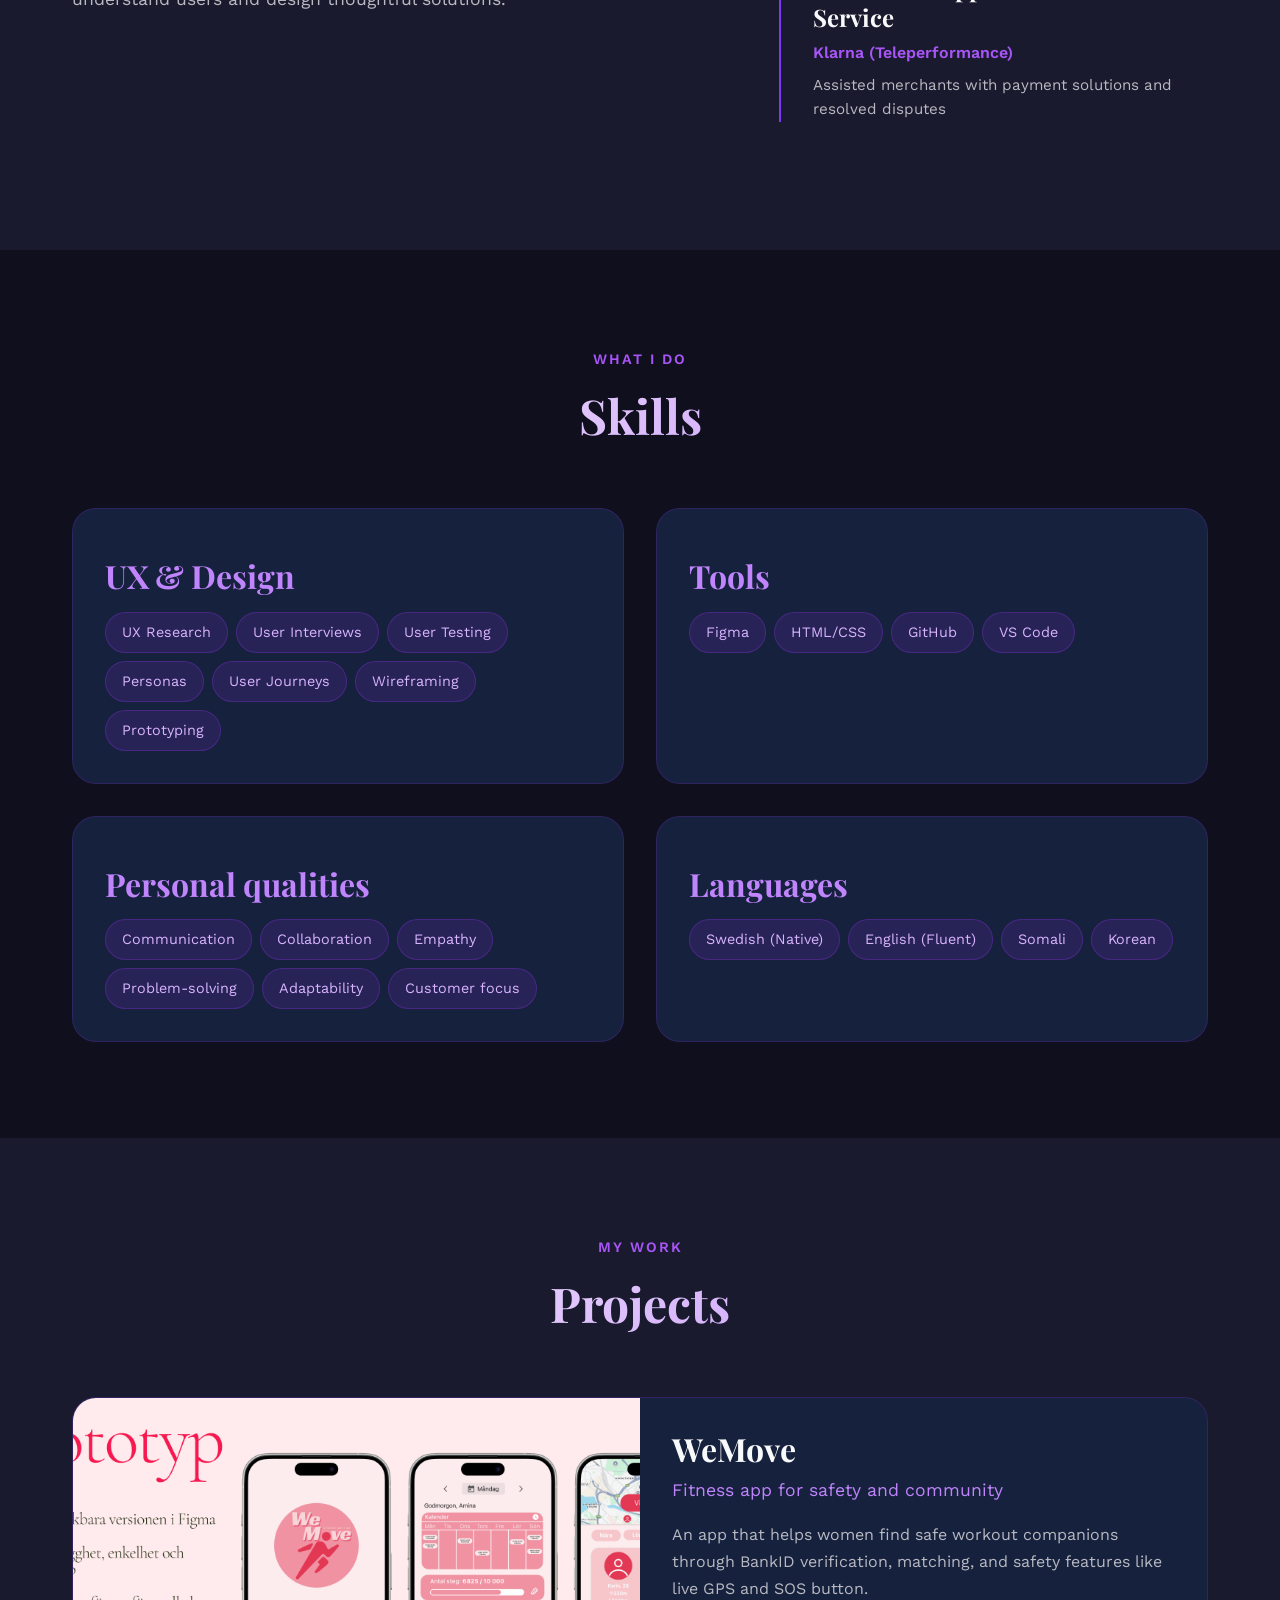
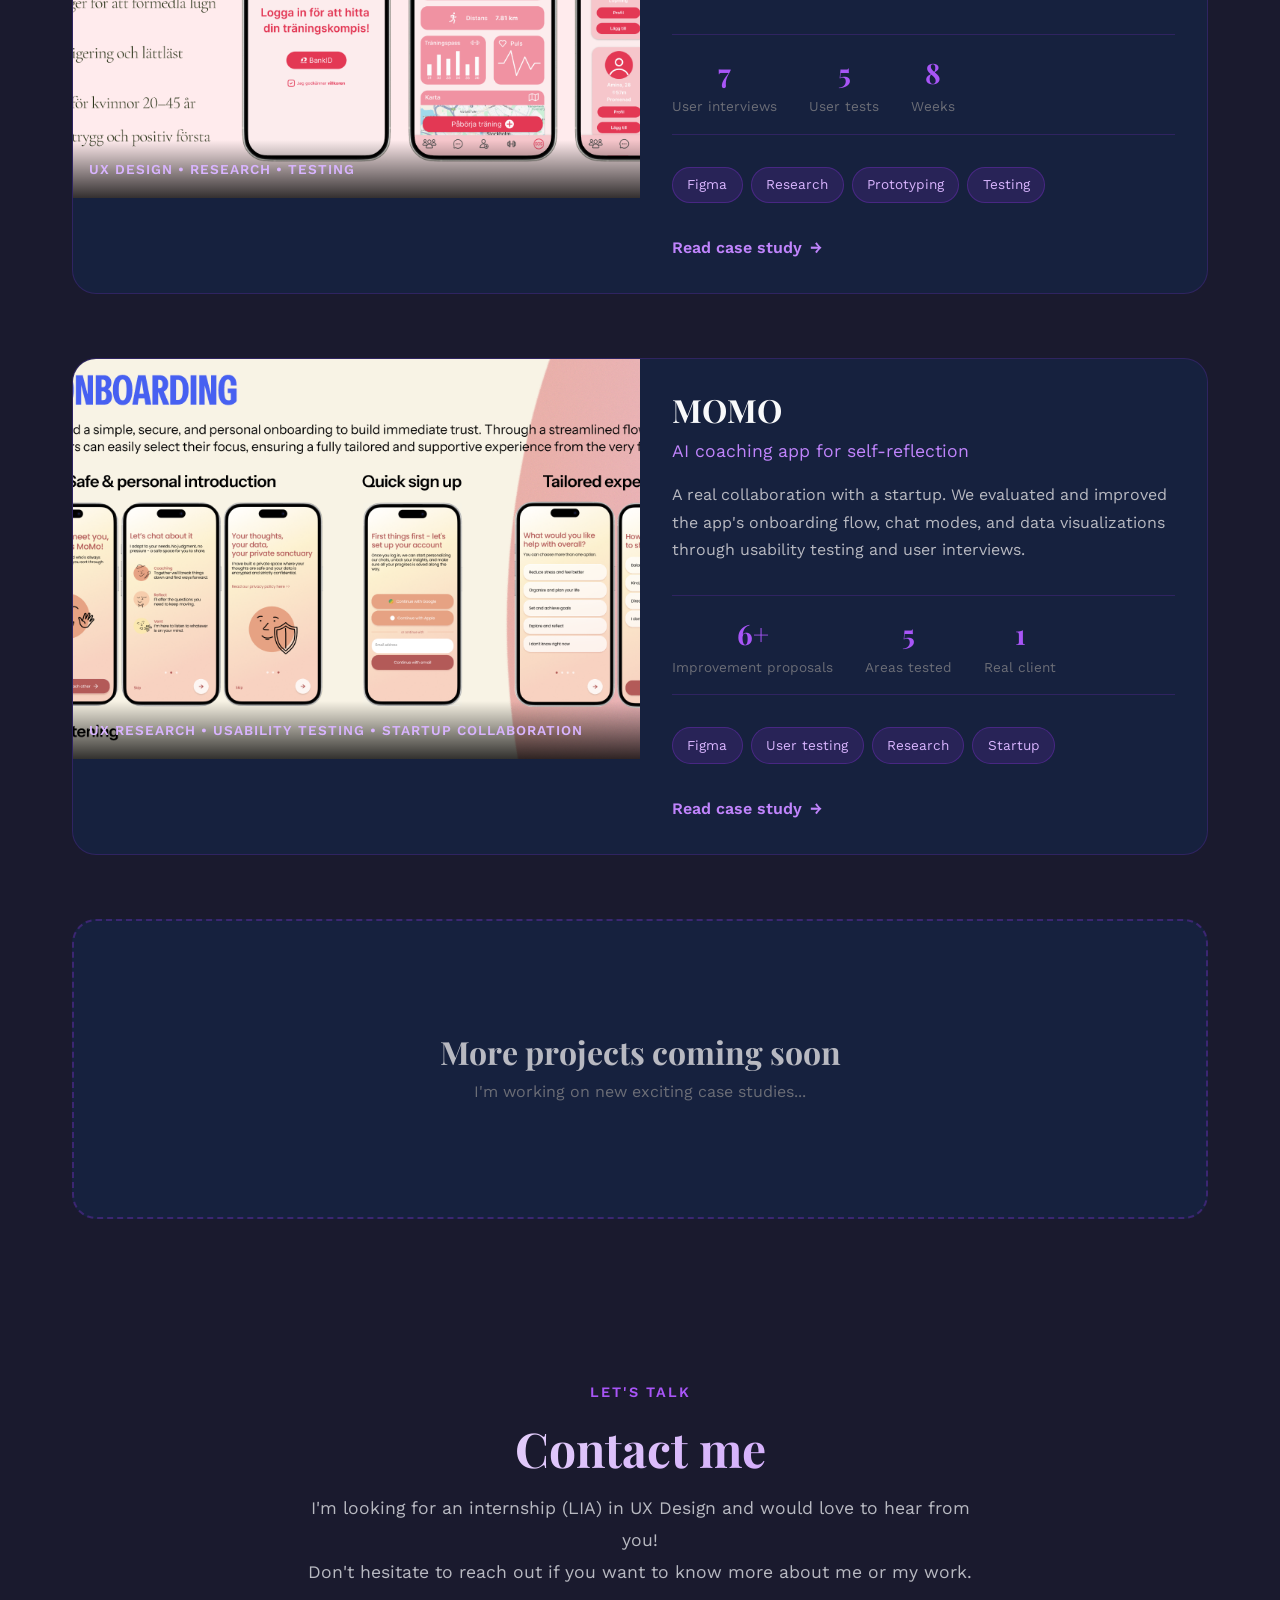
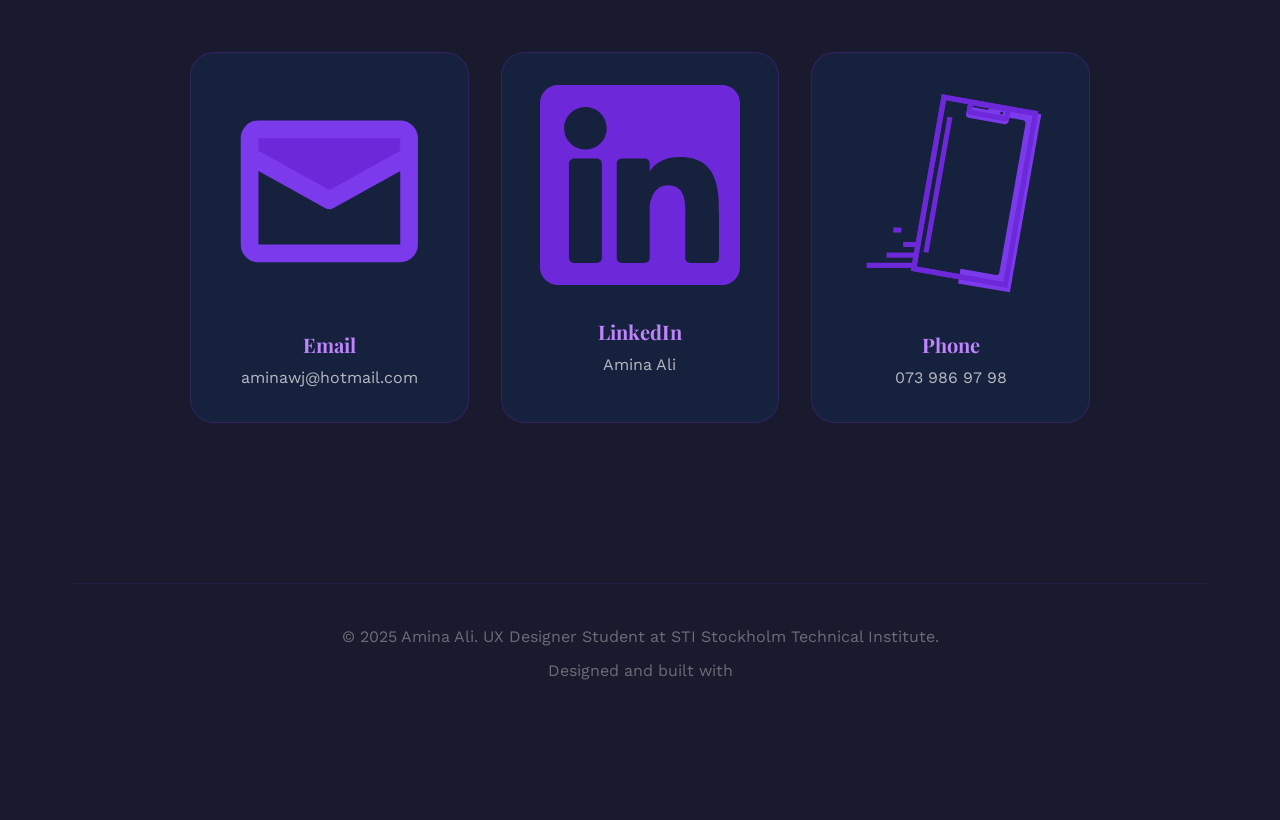
==== commit 5b92c93c: "new about sectetion" ====
--- a/index.html
+++ b/index.html
@@ -84,20 +84,16 @@
             <div class="about-content">
                 <div class="about-text">
                     <p class="lead-text">
-                        I'm a positive and empathetic person who is passionate about creating user-friendly solutions. 
-                        Through my experience in service and customer support, I have developed strong collaboration skills, 
-                        adaptability, and a deep understanding of different perspectives.
-                    </p>
-                    <p>
-                        I enjoy making others feel secure and thrive in environments where I can combine 
-                        creativity with problem-solving to improve the user experience. My background in 
-                        customer service at Klarna and LG has taught me to truly listen to users and 
-                        understand their needs.
-                    </p>
-                    <p>
-                        I'm currently studying UX Design at STI Stockholm Technical Institute and looking for an 
-                        internship (LIA) where I can continue to develop and contribute with my dedication.
-                    </p>
+                  I’m a UX design student who believes in clarity, empathy, and human‑centered solutions.
+                My path into UX wasn’t linear, but every step led me closer to what I enjoy today.</p>
+
+                <p>Through my background in childcare, customer service, and technical support, I’ve learned how to listen,
+                understand different perspectives, and support people when they need clarity the most. When I discovered UX,
+                it felt like a natural continuation a place where empathy, structure, and problem solving come together.</p>
+
+                <p>I thrive in collaborative environments where people share ideas, learn from each other, and create experiences
+                that make everyday life a little easier. Right now, I’m studying UX design and looking for a LIA internship where
+                I can grow, contribute, and continue developing my ability to understand users and design thoughtful solutions.</p>
                 </div>
                 
                 <!-- Experience -->
